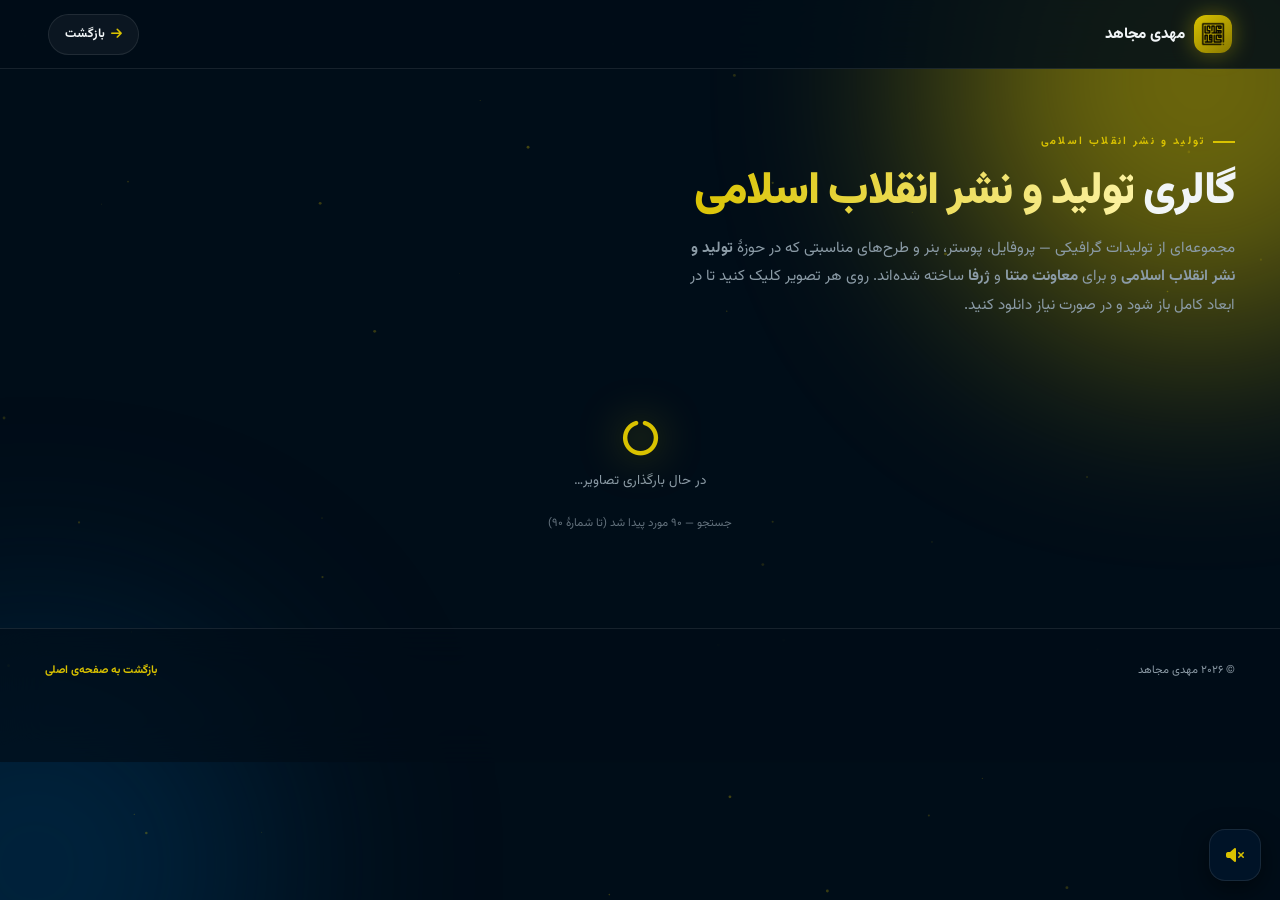
==== gallery-matna.html @ 051ea7bc "Update and rename gallery-monasebati.html to gallery-matna.html" ====
<!DOCTYPE html>
<html lang="fa" dir="rtl">
<head>
<meta charset="UTF-8">
<meta name="viewport" content="width=device-width, initial-scale=1, viewport-fit=cover">
<title>گالری تولید و نشر انقلاب اسلامی | مهدی مجاهد</title>
<meta name="description" content="گالری تولید و نشر انقلاب اسلامی — پروفایل، پوستر و طرح‌های گرافیکی ساخته‌شده برای معاونت متنا و ژرفا">

<link rel="icon" href="img/20261011_025918.ico" type="image/x-icon">
<link rel="shortcut icon" href="img/20261011_025918.ico" type="image/x-icon">
<link rel="apple-touch-icon" href="img/20261011_025918.ico">

<link rel="preconnect" href="https://fonts.googleapis.com">
<link rel="preconnect" href="https://fonts.gstatic.com" crossorigin>
<link href="https://fonts.googleapis.com/css2?family=Vazirmatn:wght@100..900&family=Space+Grotesk:wght@400;500;600;700&display=swap" rel="stylesheet">
<link rel="stylesheet" href="https://cdnjs.cloudflare.com/ajax/libs/font-awesome/6.7.2/css/all.min.css">

<style>
/* ══════ TOKENS ══════ */
*,*::before,*::after{box-sizing:border-box;margin:0;padding:0}
:root{
  --gold:#D9C200;--navy:#001830;--bg:#000d18;
  --panel:rgba(255,255,255,.045);--panel2:rgba(0,24,48,.55);
  --stroke:rgba(255,255,255,.09);--text:#f1f5f7;--muted:#8b9ba6;
  --soft:rgba(217,194,0,.13);--ease:cubic-bezier(.16,1,.3,1);
}
html{scroll-behavior:smooth;overflow-x:clip;max-width:100%;-webkit-text-size-adjust:100%}
@supports not (overflow:clip){html{overflow-x:hidden}}
body{
  font-family:"Vazirmatn",sans-serif;background:var(--bg);color:var(--text);
  min-height:100vh;line-height:1.85;overflow-x:clip;max-width:100%;
  -webkit-font-smoothing:antialiased;
  -webkit-user-select:none;-moz-user-select:none;user-select:none;
}
@supports not (overflow:clip){body{overflow-x:hidden}}
body.lock{overflow:hidden}
input,textarea,[contenteditable]{-webkit-user-select:text;user-select:text}
img,canvas,svg{max-width:100%;display:block}
img{-webkit-user-drag:none;user-drag:none}
button{font:inherit;cursor:pointer;background:none;border:0;color:inherit}
a{color:inherit;text-decoration:none}
::selection{background:var(--gold);color:#001830}
::-webkit-scrollbar{width:9px}
::-webkit-scrollbar-track{background:var(--bg)}
::-webkit-scrollbar-thumb{background:linear-gradient(var(--gold),var(--navy));border-radius:99px}

/* ══════ BACKGROUND ══════ */
.bg{position:fixed;inset:0;z-index:-2;pointer-events:none;overflow:hidden}
.au{position:absolute;border-radius:50%;filter:blur(110px);opacity:.5}
.au.a{width:min(58vw,520px);height:min(58vw,520px);background:#D9C200;top:-14vw;right:-14vw;animation:f1 22s ease-in-out infinite}
.au.b{width:min(52vw,480px);height:min(52vw,480px);background:#003a63;bottom:-16vw;left:-16vw;animation:f2 27s ease-in-out infinite}
@keyframes f1{50%{transform:translateY(8vh) scale(1.12)}}
@keyframes f2{50%{transform:translateY(-7vh) scale(1.15)}}
#stars{position:fixed;inset:0;z-index:-1;pointer-events:none;opacity:.5}

/* ══════ HEADER ══════ */
header{
  position:fixed;top:0;left:0;right:0;z-index:100;
  display:flex;align-items:center;justify-content:space-between;
  padding:.85rem clamp(1rem,4vw,3rem);
  background:rgba(0,13,24,.85);backdrop-filter:blur(20px);
  border-bottom:1px solid var(--stroke);
}
.logo{display:flex;align-items:center;gap:.55rem;font-weight:800;font-size:.95rem;min-width:0}
.logo-mark{
  width:38px;height:38px;border-radius:12px;display:grid;place-items:center;
  background:linear-gradient(140deg,var(--gold),#8a7a00);
  box-shadow:0 0 22px rgba(217,194,0,.4);overflow:hidden;flex:none;
}
.logo-mark img{width:68%;height:68%;object-fit:contain;filter:invert(1) brightness(.1)}
.back{
  padding:.5rem 1rem;border-radius:99px;background:var(--panel);
  border:1px solid var(--stroke);font-size:.78rem;font-weight:700;
  display:inline-flex;gap:.4rem;align-items:center;transition:.4s var(--ease);
}
.back i{color:var(--gold)}
.back:hover{background:var(--soft);border-color:var(--gold);color:var(--gold)}

/* ══════ LAYOUT ══════ */
main{padding-top:80px;overflow-x:clip}
section{padding:clamp(1.5rem,5vh,3rem) clamp(1rem,3.5vw,3rem);overflow-x:clip}
.wrap{max-width:1200px;margin:0 auto;width:100%}
.eyebrow{display:inline-flex;align-items:center;gap:.5rem;font-size:.68rem;font-weight:700;letter-spacing:.2em;color:var(--gold);text-transform:uppercase;margin-bottom:.7rem}
.eyebrow::before{content:"";width:22px;height:2px;background:var(--gold)}
h1{font-size:clamp(1.5rem,5vw,2.8rem);font-weight:900;letter-spacing:-.03em;line-height:1.3;margin-bottom:.8rem}
h1 em{font-style:normal;background:linear-gradient(105deg,var(--gold),#fff6b0,var(--gold));background-size:220% auto;-webkit-background-clip:text;background-clip:text;color:transparent;animation:sh 5s linear infinite}
@keyframes sh{to{background-position:220% center}}
.lead{color:var(--muted);font-size:clamp(.85rem,1.2vw,.95rem);max-width:62ch}

/* ══════ STATS ══════ */
.stats-row{display:flex;gap:.5rem;flex-wrap:wrap;margin-top:1.2rem;align-items:center}
.stat-pill{
  display:inline-flex;align-items:center;gap:.4rem;
  padding:.4rem .9rem;border-radius:99px;
  background:var(--panel);border:1px solid var(--stroke);
  font-size:.72rem;font-weight:700;color:var(--muted);
}
.stat-pill i{color:var(--gold);font-size:.7rem}
.stat-pill b{color:var(--gold);font-weight:800;font-family:"Space Grotesk",ui-monospace,monospace;direction:ltr}

.refresh-btn{
  display:inline-flex;align-items:center;gap:.4rem;
  padding:.4rem .9rem;border-radius:99px;
  background:var(--panel);border:1px solid var(--stroke);
  font-size:.72rem;font-weight:700;color:var(--muted);
  cursor:pointer;transition:.3s var(--ease);
}
.refresh-btn:hover{background:var(--soft);border-color:var(--gold);color:var(--gold)}
.refresh-btn.refreshing{pointer-events:none;opacity:.7}
.refresh-btn.refreshing i{animation:spin 1s linear infinite}
.refresh-btn i{font-size:.7rem;color:var(--gold)}

/* ══════════════════════════════════════════════════════════
   GALLERY — MASONRY با ستون‌های مستقل
   ══════════════════════════════════════════════════════════ */
.gallery-section{padding-top:.5rem}
.gallery{
  display: grid;
  grid-template-columns: repeat(2, minmax(0, 1fr));
  gap: .6rem;
  align-items: start;
  width: 100%;
}
@media (min-width:640px){
  .gallery{grid-template-columns:repeat(3, minmax(0, 1fr));gap:.8rem;}
}
@media (min-width:1024px){
  .gallery{grid-template-columns:repeat(4, minmax(0, 1fr));gap:.9rem;}
}

.gallery-col{
  display: flex;
  flex-direction: column;
  gap: .6rem;
  min-width: 0;
}
@media (min-width:640px){.gallery-col{gap:.8rem;}}
@media (min-width:1024px){.gallery-col{gap:.9rem;}}

.gallery-item{
  position:relative;
  display:block;
  width:100%;
  border-radius:14px;
  overflow:hidden;
  background:var(--panel);
  border:1px solid var(--stroke);
  cursor:zoom-in;
  aspect-ratio: var(--ratio, 4/5);
  transition:
    aspect-ratio .5s var(--ease),
    transform .45s var(--ease),
    box-shadow .45s var(--ease),
    border-color .45s var(--ease);
  will-change:transform;
  opacity:0;
  animation:tileIn .55s var(--ease) forwards;
}
@media (min-width:640px){.gallery-item{border-radius:16px;}}
@keyframes tileIn{from{opacity:0;transform:translateY(24px) scale(.94);}to{opacity:1;transform:none;}}

.gallery-item img{
  position:absolute;
  inset:0;
  width:100%;
  height:100%;
  object-fit:contain;
  opacity:0;
  z-index:1;
  transition:
    opacity .55s var(--ease),
    transform .6s var(--ease),
    filter .45s var(--ease);
  user-select:none;
  pointer-events:none;
}
.gallery-item.loaded img{opacity:1;}

.skeleton{
  position:absolute;
  inset:0;
  z-index:0;
  border-radius:inherit;
  overflow:hidden;
  display:grid;
  place-items:center;
  background:
    linear-gradient(
      100deg,
      rgba(255,255,255,.025) 15%,
      rgba(217,194,0,.08) 45%,
      rgba(255,255,255,.025) 75%
    ),
    rgba(255,255,255,.02);
  background-size:250% 100%;
  animation:shimmer 1.8s ease-in-out infinite;
  transition:opacity .45s var(--ease);
}
.skeleton::after{
  content:"\f03e";
  font-family:"Font Awesome 6 Free";
  font-weight:400;
  font-size:1.6rem;
  color:rgba(217,194,0,.22);
  animation:iconPulse 2s ease-in-out infinite;
}
.gallery-item.loaded .skeleton{opacity:0;pointer-events:none;}
@keyframes shimmer{
  0%   {background-position:200% 0;}
  100% {background-position:-100% 0;}
}
@keyframes iconPulse{
  0%,100%{opacity:.18;transform:scale(1);}
  50%    {opacity:.35;transform:scale(1.08);}
}
.gallery-item.error .skeleton::after{
  content:"\f071";
  color:rgba(229,115,115,.5);
  animation:none;
}

.gallery-item:hover,
.gallery-item:focus-visible{
  transform:translateY(-6px) scale(1.015);
  border-color:var(--gold);
  box-shadow:
    0 24px 60px rgba(0,0,0,.65),
    0 0 44px rgba(217,194,0,.3);
  z-index:2;outline:none;
}
.gallery-item:hover img,
.gallery-item:focus-visible img{
  transform:scale(1.07);
  filter:brightness(.92) saturate(1.15) contrast(1.05);
}

.code-mini{
  position:absolute;bottom:8px;left:8px;z-index:3;
  font-family:"Space Grotesk",ui-monospace,monospace;
  font-size:.62rem;font-weight:800;
  color:#001830;
  background:linear-gradient(140deg,var(--gold),#fff2a0);
  padding:.18rem .55rem;border-radius:99px;
  direction:ltr;box-shadow:0 4px 12px rgba(0,0,0,.4);
  transition:opacity .3s var(--ease),transform .3s var(--ease);
  pointer-events:none;
}
.gallery-item:hover .code-mini{opacity:0;transform:translateY(6px);}

.glass-overlay{
  position:absolute;inset:0;z-index:2;
  display:flex;align-items:center;justify-content:center;
  background:rgba(0,13,24,.35);
  backdrop-filter:blur(14px) saturate(160%);
  -webkit-backdrop-filter:blur(14px) saturate(160%);
  opacity:0;transition:opacity .4s var(--ease);
  pointer-events:none;
}
.gallery-item:hover .glass-overlay,
.gallery-item:focus-visible .glass-overlay{opacity:1;}
.code-badge{
  font-family:"Space Grotesk",ui-monospace,monospace;
  font-size:.95rem;font-weight:800;
  color:#001830;
  background:linear-gradient(140deg,var(--gold),#fff2a0);
  padding:.4rem 1rem;border-radius:99px;direction:ltr;
  transform:scale(.65);opacity:0;
  transition:transform .45s cubic-bezier(.34,1.56,.64,1),opacity .3s var(--ease);
  box-shadow:0 10px 30px rgba(217,194,0,.5);
}
.gallery-item:hover .code-badge,
.gallery-item:focus-visible .code-badge{transform:scale(1);opacity:1;}

/* ══════ LOADER / EMPTY ══════ */
.loader{
  display:none;flex-direction:column;align-items:center;gap:.9rem;
  padding:3rem 1rem;text-align:center;color:var(--muted);font-size:.84rem;
}
.loader.on{display:flex}
.loader i{
  font-size:2.2rem;color:var(--gold);
  animation:spin 1.5s linear infinite;
  filter:drop-shadow(0 0 20px rgba(217,194,0,.6));
}
@keyframes spin{to{transform:rotate(360deg)}}
.loader-text{max-width:280px}
.loader-text b{color:var(--gold);font-weight:800}
.loader-stage{
  font-size:.72rem;color:var(--muted);margin-top:.3rem;
  direction:rtl;opacity:.7;
}

.empty{
  text-align:center;padding:3.5rem 1.5rem;border-radius:20px;
  background:var(--panel);border:1px dashed rgba(217,194,0,.35);
  color:var(--muted);font-size:.88rem;
}
.empty i{
  font-size:2.5rem;color:var(--gold);display:block;
  margin-bottom:1rem;opacity:.8;
  animation:floatUp 4s ease-in-out infinite;
}
@keyframes floatUp{50%{transform:translateY(-8px)}}
.empty b{color:var(--text);display:block;margin-bottom:.4rem;font-size:.95rem}
.empty code{
  background:rgba(217,194,0,.1);
  border:1px solid rgba(217,194,0,.3);
  padding:.15rem .5rem;border-radius:6px;color:var(--gold);
  font-family:"Space Grotesk",monospace;direction:ltr;
  display:inline-block;font-size:.8rem;margin:.2rem 0;
}
.empty-hint{
  margin-top:1rem;font-size:.76rem;color:var(--muted);
  line-height:2;text-align:right;
  max-width:440px;margin-inline:auto;padding:.9rem 1rem;
  background:rgba(217,194,0,.04);
  border-radius:12px;
  border:1px solid rgba(217,194,0,.15);
}
.empty-hint b{color:var(--gold);font-size:.78rem;margin-bottom:.3rem}
.empty-hint ul{list-style:none;padding:0;margin:0;}
.empty-hint li{padding:.3rem 0;padding-right:1.3rem;position:relative;}
.empty-hint li::before{
  content:"•";position:absolute;right:.4rem;
  color:var(--gold);font-weight:900;
}

/* ══════ LIGHTBOX ══════ */
.lightbox{
  position:fixed;inset:0;z-index:1000;
  display:grid;place-items:center;
  opacity:0;visibility:hidden;
  transition:opacity .4s var(--ease),visibility .4s;
  padding:clamp(.5rem,2vw,1.5rem);
}
.lightbox.open{opacity:1;visibility:visible}
.lb-back{
  position:absolute;inset:0;
  background:rgba(0,6,12,.9);
  backdrop-filter:blur(24px) saturate(140%);
  -webkit-backdrop-filter:blur(24px) saturate(140%);
  cursor:zoom-out;
}
.lb-stage{
  position:relative;width:100%;
  max-width:min(95vw,1400px);max-height:calc(100vh - 2rem);
  display:flex;flex-direction:column;align-items:center;gap:1rem;
  transform:scale(.94);opacity:0;
  transition:transform .5s cubic-bezier(.34,1.56,.64,1),opacity .4s var(--ease);
  pointer-events:none;
}
.lightbox.open .lb-stage{transform:scale(1);opacity:1;pointer-events:auto;}
.lb-img-wrap{
  position:relative;width:100%;
  display:grid;place-items:center;
  flex:1 1 auto;min-height:0;
}
#lbImg{
  max-width:100%;max-height:calc(100vh - 8rem);
  width:auto;height:auto;object-fit:contain;
  border-radius:14px;
  box-shadow:0 40px 90px rgba(0,0,0,.8),0 0 60px rgba(217,194,0,.15);
  border:1px solid rgba(217,194,0,.25);
  background:var(--panel2);
  transition:opacity .3s var(--ease);
}
#lbImg.loading{opacity:.3}
.lb-info{
  display:flex;align-items:center;justify-content:center;
  flex-wrap:wrap;gap:.55rem;padding:.5rem 1rem;border-radius:99px;
  background:rgba(0,24,48,.72);
  border:1px solid rgba(217,194,0,.25);
  backdrop-filter:blur(20px);
  -webkit-backdrop-filter:blur(20px);
  box-shadow:0 12px 40px rgba(0,0,0,.5);
  flex-shrink:0;
}
.lb-code{
  font-family:"Space Grotesk",ui-monospace,monospace;
  font-size:.9rem;font-weight:800;color:#001830;
  background:linear-gradient(140deg,var(--gold),#fff2a0);
  padding:.35rem 1rem;border-radius:99px;direction:ltr;
  box-shadow:0 6px 18px rgba(217,194,0,.4);
}
.lb-size{
  font-family:"Space Grotesk",ui-monospace,monospace;
  font-size:.72rem;font-weight:700;color:var(--muted);direction:ltr;
  padding:.35rem .8rem;border-radius:99px;
  border:1px solid var(--stroke);
  background:rgba(255,255,255,.03);
}
.lb-dl{
  display:inline-flex;align-items:center;gap:.4rem;
  padding:.45rem 1.1rem;border-radius:99px;
  background:linear-gradient(140deg,var(--gold),#fff2a0);
  color:#001830;font-weight:800;font-size:.8rem;border:none;cursor:pointer;
  transition:.3s var(--ease);
  box-shadow:0 8px 24px rgba(217,194,0,.4);
}
.lb-dl:hover{transform:translateY(-2px);box-shadow:0 12px 32px rgba(217,194,0,.6);}
.lb-dl:active{transform:scale(.96);}
.lb-dl i{font-size:.78rem;}
.lb-dl.dl-success{background:linear-gradient(140deg,#4CAF50,#7ddba0);color:#fff;}
.lb-dl.dl-error{background:linear-gradient(140deg,#E57373,#ff9a9a);color:#fff;}
.lb-dl[disabled]{opacity:.6;cursor:wait;}

.lb-btn{
  position:absolute;width:46px;height:46px;border-radius:14px;
  display:grid;place-items:center;
  background:rgba(0,24,48,.78);
  border:1px solid var(--stroke);color:var(--gold);font-size:1rem;
  cursor:pointer;
  backdrop-filter:blur(16px);
  -webkit-backdrop-filter:blur(16px);
  transition:.3s var(--ease);z-index:5;pointer-events:auto;
}
.lb-btn:hover{background:var(--soft);border-color:var(--gold);transform:scale(1.08);}
.lb-close{top:1rem;left:1rem;font-size:1.1rem;}
.lb-close:hover{transform:rotate(90deg) scale(1.08);}
.lb-prev{top:50%;right:1rem;transform:translateY(-50%);}
.lb-next{top:50%;left:1rem;transform:translateY(-50%);}
.lb-prev:hover{transform:translateY(-50%) translateX(-4px) scale(1.05);}
.lb-next:hover{transform:translateY(-50%) translateX(4px) scale(1.05);}
.lb-prev[disabled],.lb-next[disabled]{opacity:.3;cursor:not-allowed;pointer-events:none;}

@media (max-width:640px){
  .lb-btn{width:40px;height:40px;border-radius:11px;font-size:.85rem;}
  .lb-close{top:.6rem;left:.6rem;}
  .lb-prev{right:.4rem;}
  .lb-next{left:.4rem;}
  .lb-info{gap:.35rem;padding:.4rem .6rem;}
  .lb-code,.lb-size{font-size:.65rem;padding:.28rem .55rem;}
  .lb-dl{font-size:.72rem;padding:.4rem .85rem;}
}

/* ══════ TOAST ══════ */
.toast{
  position:fixed;bottom:2rem;left:50%;
  transform:translateX(-50%) translateY(40px);
  padding:.65rem 1.2rem;border-radius:99px;
  background:rgba(0,24,48,.95);
  border:1px solid var(--gold);color:var(--gold);
  font-size:.78rem;font-weight:700;
  backdrop-filter:blur(16px);
  -webkit-backdrop-filter:blur(16px);
  z-index:2000;opacity:0;pointer-events:none;
  transition:.5s;max-width:90vw;text-align:center;
  box-shadow:0 10px 30px rgba(0,0,0,.6);
}
.toast.show{opacity:1;transform:translateX(-50%) translateY(0);}

/* ══════ BACK TO TOP + MUSIC ══════ */
.to-top{
  position:fixed;
  bottom:max(1.2rem,env(safe-area-inset-bottom));
  left:max(1.2rem,env(safe-area-inset-left));
  z-index:94;width:52px;height:52px;border-radius:16px;
  display:grid;place-items:center;
  background:var(--panel2);border:1px solid var(--stroke);
  backdrop-filter:blur(18px) saturate(180%);
  -webkit-backdrop-filter:blur(18px) saturate(180%);
  color:var(--gold);cursor:pointer;font-size:1.05rem;
  transition:.4s var(--ease);
  box-shadow:0 8px 26px rgba(0,0,0,.5);
  opacity:0;transform:translateY(20px) scale(.9);pointer-events:none;
}
.to-top.show{opacity:1;transform:none;pointer-events:auto;}
.to-top:hover{background:var(--soft);border-color:var(--gold);transform:translateY(-3px);box-shadow:0 0 24px rgba(217,194,0,.4);}
.mbtn{
  position:fixed;bottom:max(1.2rem,env(safe-area-inset-bottom));
  right:max(1.2rem,env(safe-area-inset-right));
  z-index:94;width:52px;height:52px;border-radius:16px;
  display:grid;place-items:center;
  background:rgba(0,24,48,.65);border:1px solid var(--stroke);
  backdrop-filter:blur(18px);color:var(--gold);cursor:pointer;
  transition:.3s;box-shadow:0 8px 26px rgba(0,0,0,.5);
}
.mbtn:hover{background:var(--soft);border-color:var(--gold);transform:translateY(-3px);}
.mbtn i{font-size:1rem;}
.mbtn.playing i{animation:mp 2s ease-in-out infinite;}
@keyframes mp{50%{transform:scale(1.18)}}
@media (max-width:640px){.to-top,.mbtn{width:46px;height:46px;border-radius:14px;font-size:.95rem;}}

/* ══════ FOOTER ══════ */
footer{
  padding:2rem clamp(1rem,3.5vw,3rem) 1.3rem;
  border-top:1px solid var(--stroke);
  background:rgba(0,13,24,.65);
  backdrop-filter:blur(20px);
  font-size:.7rem;color:var(--muted);
  padding-bottom:calc(1.3rem + 60px);
}
footer .wrap{display:flex;justify-content:space-between;flex-wrap:wrap;gap:.8rem;}
footer a{color:var(--gold);font-weight:700;}

/* ══════ RESPONSIVE ══════ */
@media (max-width:640px){
  header{padding:.65rem .9rem;}
  .logo{font-size:.88rem;}
  .logo-mark{width:34px;height:34px;}
  .back{padding:.45rem .85rem;font-size:.72rem;}
  main{padding-top:70px;}
  section{padding:1.4rem 1rem;}
  h1{font-size:clamp(1.35rem,6vw,2rem);}
  .lead{font-size:.82rem;}
  .code-mini{font-size:.56rem;padding:.14rem .45rem;bottom:6px;left:6px;}
  .code-badge{font-size:.82rem;padding:.32rem .8rem;}
  .skeleton::after{font-size:1.2rem;}
  .refresh-btn span{display:none;}
  footer .wrap{flex-direction:column;align-items:flex-start;}
}
</style>
</head>
<body>

<div class="bg"><div class="au a"></div><div class="au b"></div></div>
<canvas id="stars"></canvas>

<audio id="bgMusic" loop preload="auto" playsinline>
  <source src="audio/f4b6ed86-c45b-4c96-aa29-50a0ae687ab1.mp3" type="audio/mpeg">
</audio>

<header>
  <a href="index.html" class="logo">
    <span class="logo-mark"><img src="img/20261011_025918.ico" alt="مهدی مجاهد"></span>
    <span>مهدی مجاهد</span>
  </a>
  <a href="index.html" class="back"><i class="fa-solid fa-arrow-right"></i> بازگشت</a>
</header>

<main>
  <section>
    <div class="wrap">
      <span class="eyebrow">تولید و نشر انقلاب اسلامی</span>
      <h1>گالری <em>تولید و نشر انقلاب اسلامی</em></h1>
      <p class="lead">
        مجموعه‌ای از تولیدات گرافیکی — پروفایل، پوستر، بنر و طرح‌های مناسبتی که
        در حوزهٔ <strong>تولید و نشر انقلاب اسلامی</strong> و برای
        <strong>معاونت متنا</strong> و <strong>ژرفا</strong> ساخته شده‌اند.
        روی هر تصویر کلیک کنید تا در ابعاد کامل باز شود و در صورت نیاز دانلود کنید.
      </p>
      <div class="stats-row" id="statsRow" style="display:none">
        <span class="stat-pill"><i class="fa-solid fa-images"></i> <b id="statCount">۰</b> اثر</span>
        <button class="refresh-btn" id="refreshBtn" type="button" title="به‌روزرسانی فهرست تصاویر">
          <i class="fa-solid fa-rotate"></i>
          <span>به‌روزرسانی</span>
        </button>
      </div>
    </div>
  </section>

  <section class="gallery-section" id="loaderSection">
    <div class="wrap">
      <div class="loader on" id="loader">
        <i class="fa-solid fa-circle-notch"></i>
        <div class="loader-text">در حال بارگذاری تصاویر…</div>
        <div class="loader-stage" id="loaderStage">آماده‌سازی…</div>
      </div>
    </div>
  </section>

  <section class="gallery-section" id="gallerySection" style="display:none">
    <div class="wrap"><div class="gallery" id="gallery"></div></div>
  </section>

  <section class="gallery-section" id="emptySection" style="display:none">
    <div class="wrap">
      <div class="empty">
        <i class="fa-solid fa-images"></i>
        <b>هیچ تصویری یافت نشد</b>
        <div class="empty-hint">
          <b>راهنمایی برای رفع مشکل:</b>
          <ul>
            <li>پوشهٔ <code>img/monasebati/</code> وجود دارد؟</li>
            <li>فایل‌ها با پسوند <code>png/jpg/jpeg/webp</code> هستند؟</li>
            <li><b>Ad blocker</b> (uBlock, Brave Shields) را برای این سایت غیرفعال کن</li>
            <li>یک بار <b>Ctrl+Shift+R</b> بزن (hard refresh)</li>
            <li>اگر باز هم نشد، یک بار <code>list.json</code> بساز</li>
          </ul>
        </div>
      </div>
    </div>
  </section>
</main>

<div class="lightbox" id="lightbox" role="dialog" aria-modal="true" aria-label="نمایش تصویر">
  <div class="lb-back" id="lbBack"></div>
  <button class="lb-btn lb-close" id="lbClose" aria-label="بستن">✕</button>
  <button class="lb-btn lb-prev" id="lbPrev" aria-label="قبلی">‹</button>
  <button class="lb-btn lb-next" id="lbNext" aria-label="بعدی">›</button>
  <div class="lb-stage" id="lbStage">
    <div class="lb-img-wrap"><img id="lbImg" alt=""></div>
    <div class="lb-info">
      <div class="lb-code" id="lbCode">#۱</div>
      <div class="lb-size" id="lbSize">—</div>
      <button class="lb-dl" id="lbDownload">
        <i class="fa-solid fa-download"></i>
        <span>دانلود</span>
      </button>
    </div>
  </div>
</div>

<div class="toast" id="toast"></div>

<button class="to-top" id="toTop" aria-label="بازگشت به بالا">
  <i class="fa-solid fa-arrow-up"></i>
</button>
<button class="mbtn" id="musicBtn" aria-label="پخش موسیقی">
  <i class="fa-solid fa-volume-xmark" id="musicIcon"></i>
</button>

<footer>
  <div class="wrap">
    <span>© <span id="year"></span> مهدی مجاهد</span>
    <a href="index.html">بازگشت به صفحه‌ی اصلی</a>
  </div>
</footer>

<script>
/* ══════ HELPERS ══════ */
const $ = (s, ctx = document) => ctx.querySelector(s);
const $$ = (s, ctx = document) => Array.from(ctx.querySelectorAll(s));
const toFa = n => String(n).replace(/\d/g, d => '۰۱۲۳۴۵۶۷۸۹'[d]);

let toastT = null;
function showToast(msg){
  const t = $('#toast');
  t.textContent = msg;
  t.classList.add('show');
  clearTimeout(toastT);
  toastT = setTimeout(() => t.classList.remove('show'), 2200);
}

let stageEl = null;
function setStage(text){
  if (!stageEl) stageEl = $('#loaderStage');
  if (stageEl) stageEl.textContent = text;
}

/* ══════════════════════════════════════════════════════════
   CONFIG — تنظیمات اصلی
   ══════════════════════════════════════════════════════════ */
const CONFIG = {
  folder: 'img/monasebati/',
  manifestFile: 'img/monasebati/list.json',
  githubRepo: null,

  /* ── تنظیمات جستجوی مستقیم ── */
  extensions: ['png', 'jpg', 'jpeg', 'webp'],
  maxProbeNumber: 1000,      /* ← افزایش از ۱۰۰ به ۱۰۰۰ (رفع باگ «فقط ۱۰۰ تصویر») */
  stopAfterMisses: 50,       /* ← تحمل ۵۰ شکست پشت‌سرهم (رفع توقف زودهنگام) */
  probeConcurrency: 60,      /* ← افزایش موازی‌سازی */
  probeTimeout: 3000,        /* ← تایم‌اوت ۳ ثانیه برای هر تصویر */

  /* ── کش ── */
  cacheKey: 'gallery_monasebati_v2',
  cacheTTL: 6 * 60 * 60 * 1000, /* ۶ ساعت */

  downloadPrefix: ''
};

/* ══════════════════════════════════════════════════════════
   FETCH WITH TIMEOUT
   ══════════════════════════════════════════════════════════ */
async function fetchWithTimeout(url, ms, opts = {}){
  const controller = new AbortController();
  const timeoutId = setTimeout(() => controller.abort(), ms);
  try {
    const res = await fetch(url, { ...opts, signal: controller.signal });
    clearTimeout(timeoutId);
    return res;
  } catch(e){
    clearTimeout(timeoutId);
    throw e;
  }
}

/* ══════ DETECT REPO ══════ */
function detectGitHubRepo(){
  const host = location.hostname;
  const path = location.pathname;
  const m = host.match(/^([^.]+)\.github\.io$/);
  if (!m) return null;
  const owner = m[1];
  const segs = path.split('/').filter(Boolean);
  if (segs.length > 0 && !segs[0].includes('.')) return { owner, repo: segs[0] };
  return { owner, repo: owner + '.github.io' };
}

/* ══════════════════════════════════════════════════════════
   CACHE (localStorage)
   ══════════════════════════════════════════════════════════ */
function saveCache(images){
  try {
    localStorage.setItem(CONFIG.cacheKey, JSON.stringify({
      ts: Date.now(),
      images: images
    }));
  } catch(e){ console.warn('[Cache] save failed:', e.message); }
}

function loadCache(){
  try {
    const raw = localStorage.getItem(CONFIG.cacheKey);
    if (!raw) return null;
    const data = JSON.parse(raw);
    if (!data || !data.ts || !Array.isArray(data.images)) return null;
    if (Date.now() - data.ts > CONFIG.cacheTTL) return null;
    console.log('[Gallery] ✓ Cache hit (' + data.images.length + ' images, age: ' + Math.round((Date.now()-data.ts)/60000) + 'min)');
    return data.images;
  } catch(e){ return null; }
}

function clearCache(){
  try { localStorage.removeItem(CONFIG.cacheKey); } catch(e){}
}

/* ══════ SOURCE 1: MANIFEST ══════ */
async function fetchManifest(){
  try {
    const res = await fetchWithTimeout(CONFIG.manifestFile + '?v=' + Date.now(), 3000, { cache: 'no-store' });
    if (!res.ok) return null;
    const data = await res.json();
    if (!Array.isArray(data) || !data.length) return null;
    return data.map((item, i) => {
      const name = typeof item === 'string' ? item : (item && (item.name || item.file));
      if (!name) return null;
      const numM = name.match(/(\d+)/);
      return {
        num: numM ? parseInt(numM[1]) : (i + 1),
        name: name,
        src: CONFIG.folder + name,
        time: (item && item.time) || null
      };
    }).filter(Boolean);
  } catch(e){ return null; }
}

/* ══════ SOURCE 2: GITHUB API ══════ */
async function fetchGitHubAPI(){
  const repo = CONFIG.githubRepo
    ? { owner: CONFIG.githubRepo.split('/')[0], repo: CONFIG.githubRepo.split('/')[1] }
    : detectGitHubRepo();
  if (!repo) return null;
  try {
    const url = `https://api.github.com/repos/${repo.owner}/${repo.repo}/contents/${CONFIG.folder.replace(/\/+$/, '')}?t=${Date.now()}`;
    const res = await fetchWithTimeout(url, 4000, {
      headers: { 'Accept': 'application/vnd.github+json' },
      cache: 'no-store'
    });
    console.log('[Gallery] GitHub API status:', res.status);
    if (!res.ok) return null;
    const files = await res.json();
    if (!Array.isArray(files)) return null;
    const images = files
      .filter(f => f.type === 'file' && /\.(png|jpe?g|webp|gif|avif)$/i.test(f.name))
      .map((f, i) => {
        const numM = f.name.match(/(\d+)/);
        return {
          num: numM ? parseInt(numM[1]) : (i + 1),
          name: f.name,
          src: CONFIG.folder + f.name,
          time: null
        };
      });
    console.log('[Gallery] GitHub API found:', images.length);
    return images.length > 0 ? images : null;
  } catch(e){
    console.log('[Gallery] GitHub API failed:', e.message);
    return null;
  }
}

/* ══════ SOURCE 3: JSDELIVR ══════ */
async function fetchJsDelivr(){
  const repo = CONFIG.githubRepo
    ? { owner: CONFIG.githubRepo.split('/')[0], repo: CONFIG.githubRepo.split('/')[1] }
    : detectGitHubRepo();
  if (!repo) return null;
  for (const branch of ['main', 'master']){
    try {
      const url = `https://data.jsdelivr.com/v1/packages/gh/${repo.owner}/${repo.repo}@${branch}?structure=flat`;
      const res = await fetchWithTimeout(url, 3500);
      console.log('[Gallery] jsDelivr (' + branch + ') status:', res.status);
      if (!res.ok) continue;
      const data = await res.json();
      if (!data.files || !Array.isArray(data.files)) continue;
      const prefix = '/' + CONFIG.folder.replace(/^\/+|\/+$/g, '') + '/';
      const images = data.files
        .filter(f => f.name.startsWith(prefix) && /\.(png|jpe?g|webp|gif|avif)$/i.test(f.name))
        .map((f, i) => {
          const name = f.name.substring(prefix.length);
          const numM = name.match(/(\d+)/);
          return {
            num: numM ? parseInt(numM[1]) : (i + 1),
            name: name,
            src: CONFIG.folder + name,
            time: f.time || null
          };
        });
      console.log('[Gallery] jsDelivr found:', images.length);
      if (images.length > 0) return images;
    } catch(e){
      console.log('[Gallery] jsDelivr (' + branch + ') failed:', e.message);
    }
  }
  return null;
}

/* ══════════════════════════════════════════════════════════
   SOURCE 4: PROBING (بهینه‌شده)
   ══════════════════════════════════════════════════════════ */
function probeImage(num, primaryExt){
  return new Promise(resolve => {
    let resolved = false;
    const timer = setTimeout(() => {
      if (!resolved){ resolved = true; resolve(null); }
    }, CONFIG.probeTimeout);

    const done = (result) => {
      if (resolved) return;
      resolved = true;
      clearTimeout(timer);
      resolve(result);
    };

    /* اگر primaryExt داده شده، اول همان را امتحان کن */
    const exts = primaryExt
      ? [primaryExt, ...CONFIG.extensions.filter(e => e !== primaryExt)]
      : CONFIG.extensions;

    let i = 0;
    function tryNext(){
      if (resolved) return;
      if (i >= exts.length){ done(null); return; }
      const ext = exts[i++];
      const src = CONFIG.folder + num + '.' + ext;
      const img = new Image();
      img.onload = () => done({
        num, name: num + '.' + ext, src,
        w: img.naturalWidth, h: img.naturalHeight, time: null
      });
      img.onerror = tryNext;
      img.src = src;
    }
    tryNext();
  });
}

async function probeAll(){
  const found = [];

  /* ── فاز ۱: تشخیص پسوند غالب با ۳۰ تصویر اول ── */
  setStage('جستجو: تشخیص پسوند غالب…');
  const phase1 = [];
  for (let n = 1; n <= 30; n++) phase1.push(probeImage(n));
  const phase1Results = await Promise.all(phase1);
  const found1 = phase1Results.filter(Boolean);
  found1.forEach(r => found.push(r));

  if (found1.length === 0){
    console.log('[Gallery] Nothing in 1-30, stopping');
    setStage('هیچ تصویری پیدا نشد');
    return [];
  }

  /* تشخیص پسوند غالب */
  const extCounts = {};
  found1.forEach(img => {
    const ext = img.name.split('.').pop().toLowerCase();
    extCounts[ext] = (extCounts[ext] || 0) + 1;
  });
  const dominantExt = Object.keys(extCounts).sort((a,b) => extCounts[b] - extCounts[a])[0];
  console.log('[Gallery] Dominant extension:', dominantExt, extCounts);

  /* ── فاز ۲: جستجوی بقیه با پسوند غالب ── */
  let missStreak = 0;
  const step = CONFIG.probeConcurrency;

  for (let n = 31; n <= CONFIG.maxProbeNumber; n += step){
    const batch = [];
    for (let k = 0; k < step && n + k <= CONFIG.maxProbeNumber; k++){
      batch.push(probeImage(n + k, dominantExt));
    }
    const results = await Promise.all(batch);
    results.forEach(r => {
      if (r){ found.push(r); missStreak = 0; }
      else missStreak++;
    });

    setStage(`جستجو — ${toFa(found.length)} مورد پیدا شد (تا شمارهٔ ${toFa(Math.min(n + step - 1, CONFIG.maxProbeNumber))})`);

    if (missStreak >= CONFIG.stopAfterMisses) {
      console.log('[Gallery] Stopped at num ' + (n + step - 1) + ' (missStreak: ' + missStreak + ')');
      break;
    }
  }

  console.log('[Gallery] Probing done:', found.length, 'images');
  return found;
}

/* ══════════════════════════════════════════════════════════
   MAIN LOADER — زنجیره
   ══════════════════════════════════════════════════════════ */
async function loadGallery(forceRefresh = false){
  /* 1. Manifest */
  setStage('تلاش ۱ از ۵: manifest محلی…');
  const manifest = await fetchManifest();
  if (manifest){ console.log('[Gallery] ✓ manifest'); return manifest; }

  /* 2. Cache (اگر معتبر) */
  if (!forceRefresh){
    const cached = loadCache();
    if (cached){
      setStage('بارگذاری از حافظه…');
      return cached;
    }
  }

  /* 3. GitHub API */
  setStage('تلاش ۲ از ۵: GitHub API…');
  const api = await fetchGitHubAPI();
  if (api){ saveCache(api); return api; }

  /* 4. jsDelivr */
  setStage('تلاش ۳ از ۵: jsDelivr CDN…');
  const jsd = await fetchJsDelivr();
  if (jsd){ saveCache(jsd); return jsd; }

  /* 5. Probe */
  setStage('تلاش ۴ از ۵: جستجوی مستقیم (اولین بار کمی طول می‌کشد)…');
  const probed = await probeAll();
  if (probed.length > 0) saveCache(probed);
  return probed;
}

/* ══════════════════════════════════════════════════════════
   RENDER
   ══════════════════════════════════════════════════════════ */
let GALLERY_IMAGES = [];
let currentColCount = 0;

function sortImages(images){
  return images.slice().sort((a, b) => {
    if (a.time && b.time){
      const ta = new Date(a.time).getTime();
      const tb = new Date(b.time).getTime();
      if (ta !== tb) return tb - ta;
    }
    return b.num - a.num;
  });
}

function getColumnCount(){
  const w = window.innerWidth;
  if (w >= 1024) return 4;
  if (w >= 640) return 3;
  return 2;
}

function buildCard(img, idx){
  const card = document.createElement('div');
  card.className = 'gallery-item';
  card.dataset.idx = idx;
  card.dataset.code = img.num;
  card.tabIndex = 0;
  card.setAttribute('role', 'button');
  card.setAttribute('aria-label', 'اثر شمارهٔ ' + img.num);
  const ratio = (img.w && img.h) ? (img.w + ' / ' + img.h) : '4 / 5';
  card.style.setProperty('--ratio', ratio);
  card.style.animationDelay = Math.min(idx * 0.02, 0.6) + 's';

  const loadAttr = idx < 6 ? 'eager' : 'lazy';
  card.innerHTML = `
    <div class="skeleton" aria-hidden="true"></div>
    <img src="${img.src}" alt="اثر شمارهٔ ${img.num}" loading="${loadAttr}" decoding="async">
    <span class="code-mini">#${toFa(img.num)}</span>
    <div class="glass-overlay" aria-hidden="true">
      <div class="code-badge">#${toFa(img.num)}</div>
    </div>
  `;

  const imgEl = card.querySelector('img');

  function onLoad(){
    if ((!img.w || !img.h) && imgEl.naturalWidth && imgEl.naturalHeight){
      img.w = imgEl.naturalWidth;
      img.h = imgEl.naturalHeight;
      card.style.setProperty('--ratio', img.w + ' / ' + img.h);
    }
    card.classList.add('loaded');
  }

  if (imgEl.complete && imgEl.naturalWidth > 0){
    onLoad();
  } else {
    imgEl.addEventListener('load', onLoad, { once: true });
    imgEl.addEventListener('error', () => card.classList.add('error'), { once: true });
  }

  card.addEventListener('click', () => openLightbox(idx));
  card.addEventListener('keydown', e => {
    if (e.key === 'Enter' || e.key === ' '){ e.preventDefault(); openLightbox(idx); }
  });

  return card;
}

function renderGallery(){
  const gallery = $('#gallery');
  const section = $('#gallerySection');
  const emptySec = $('#emptySection');
  const statsRow = $('#statsRow');

  if (!GALLERY_IMAGES.length){
    emptySec.style.display = 'block';
    section.style.display = 'none';
    statsRow.style.display = 'none';
    return;
  }

  const cols = getColumnCount();
  currentColCount = cols;

  gallery.innerHTML = '';
  const colEls = [];
  for (let c = 0; c < cols; c++){
    const col = document.createElement('div');
    col.className = 'gallery-col';
    gallery.appendChild(col);
    colEls.push(col);
  }

  GALLERY_IMAGES.forEach((img, i) => {
    const colIdx = i % cols;
    const card = buildCard(img, i);
    colEls[colIdx].appendChild(card);
  });

  statsRow.style.display = 'flex';
  $('#statCount').textContent = toFa(GALLERY_IMAGES.length);

  section.style.display = 'block';
  emptySec.style.display = 'none';
}

/* رندر مجدد هنگام resize */
let resizeTimer = null;
window.addEventListener('resize', () => {
  if (!GALLERY_IMAGES.length) return;
  clearTimeout(resizeTimer);
  resizeTimer = setTimeout(() => {
    if (getColumnCount() !== currentColCount) renderGallery();
  }, 250);
});

/* ══════ REFRESH ══════ */
$('#refreshBtn').addEventListener('click', async () => {
  const btn = $('#refreshBtn');
  if (btn.classList.contains('refreshing')) return;
  btn.classList.add('refreshing');
  clearCache();
  $('#gallerySection').style.display = 'none';
  $('#loaderSection').style.display = 'block';
  $('#loader').classList.add('on');
  try {
    const found = await loadGallery(true);
    $('#loaderSection').style.display = 'none';
    GALLERY_IMAGES = sortImages(found);
    renderGallery();
    showToast(`✓ ${toFa(found.length)} اثر به‌روز شد`);
  } catch(e){
    showToast('خطا در به‌روزرسانی');
    $('#loaderSection').style.display = 'none';
    $('#emptySection').style.display = 'block';
  } finally {
    btn.classList.remove('refreshing');
  }
});

/* ══════ LIGHTBOX ══════ */
let lbIndex = -1;

function openLightbox(idx){
  if (idx < 0 || idx >= GALLERY_IMAGES.length) return;
  lbIndex = idx;
  updateLightbox();
  $('#lightbox').classList.add('open');
  document.body.classList.add('lock');
}

function updateLightbox(){
  const img = GALLERY_IMAGES[lbIndex];
  if (!img) return;
  const imgEl = $('#lbImg');
  imgEl.classList.add('loading');
  imgEl.src = img.src;
  imgEl.alt = 'اثر شمارهٔ ' + img.num;
  imgEl.onload = () => {
    imgEl.classList.remove('loading');
    $('#lbSize').textContent = imgEl.naturalWidth + ' × ' + imgEl.naturalHeight;
  };
  $('#lbCode').textContent = '#' + toFa(img.num);
  const dl = $('#lbDownload');
  dl.classList.remove('dl-success', 'dl-error');
  dl.querySelector('span').textContent = 'دانلود';
  dl.disabled = false;
  $('#lbPrev').disabled = lbIndex >= GALLERY_IMAGES.length - 1;
  $('#lbNext').disabled = lbIndex <= 0;
}

function closeLightbox(){
  $('#lightbox').classList.remove('open');
  document.body.classList.remove('lock');
  lbIndex = -1;
  setTimeout(() => { $('#lbImg').src = ''; }, 400);
}

function lbPrev(){ if (lbIndex < GALLERY_IMAGES.length - 1){ lbIndex++; updateLightbox(); } }
function lbNext(){ if (lbIndex > 0){ lbIndex--; updateLightbox(); } }

/* ══════ DOWNLOAD ══════ */
async function downloadCurrentImage(){
  const img = GALLERY_IMAGES[lbIndex];
  if (!img) return;
  const dl = $('#lbDownload');
  const span = dl.querySelector('span');
  dl.disabled = true;
  span.textContent = 'در حال دانلود…';
  const filename = (CONFIG.downloadPrefix || '') + img.name;
  try {
    const res = await fetch(img.src, { cache: 'force-cache' });
    if (!res.ok) throw new Error('fetch failed');
    const blob = await res.blob();
    const url = URL.createObjectURL(blob);
    const a = document.createElement('a');
    a.href = url; a.download = filename;
    document.body.appendChild(a);
    a.click();
    a.remove();
    setTimeout(() => URL.revokeObjectURL(url), 1500);
    dl.classList.add('dl-success');
    span.textContent = '✓ دانلود شد';
    showToast('دانلود شروع شد ✦ ' + filename);
    setTimeout(() => {
      dl.classList.remove('dl-success');
      span.textContent = 'دانلود';
      dl.disabled = false;
    }, 2500);
  } catch (e){
    try {
      const a = document.createElement('a');
      a.href = img.src; a.download = filename; a.rel = 'noopener';
      document.body.appendChild(a);
      a.click();
      a.remove();
      dl.classList.add('dl-success');
      span.textContent = '✓ دانلود شد';
      showToast('دانلود شروع شد ✦');
      setTimeout(() => {
        dl.classList.remove('dl-success');
        span.textContent = 'دانلود';
        dl.disabled = false;
      }, 2500);
    } catch (err){
      dl.classList.add('dl-error');
      span.textContent = '✗ خطا';
      showToast('خطا در دانلود — دوباره امتحان کن');
      setTimeout(() => {
        dl.classList.remove('dl-error');
        span.textContent = 'دانلود';
        dl.disabled = false;
      }, 2500);
    }
  }
}

/* ══════ EVENTS ══════ */
$('#lbBack').addEventListener('click', closeLightbox);
$('#lbClose').addEventListener('click', closeLightbox);
$('#lbPrev').addEventListener('click', lbPrev);
$('#lbNext').addEventListener('click', lbNext);
$('#lbDownload').addEventListener('click', downloadCurrentImage);

document.addEventListener('keydown', e => {
  if (!$('#lightbox').classList.contains('open')) return;
  if (e.key === 'Escape') closeLightbox();
  if (e.key === 'ArrowRight') lbPrev();
  if (e.key === 'ArrowLeft') lbNext();
  if ((e.key === 'd' || e.key === 'D') && (e.ctrlKey || e.metaKey)){
    e.preventDefault();
    downloadCurrentImage();
  }
});

/* سوایپ لمسی */
(function(){
  let sx = 0, sy = 0;
  const lb = $('#lightbox');
  lb.addEventListener('touchstart', e => {
    if (!e.touches[0]) return;
    sx = e.touches[0].clientX;
    sy = e.touches[0].clientY;
  }, { passive: true });
  lb.addEventListener('touchmove', e => {
    if (!e.touches[0]) return;
    const dx = e.touches[0].clientX - sx;
    const dy = e.touches[0].clientY - sy;
    if (Math.abs(dx) > 50 && Math.abs(dx) > Math.abs(dy)){
      if (dx > 0) lbPrev(); else lbNext();
      sx = e.touches[0].clientX;
    }
  }, { passive: true });
})();

/* ══════ BACK TO TOP ══════ */
(function(){
  const btn = $('#toTop');
  let ticking = false;
  function onScroll(){
    btn.classList.toggle('show', window.scrollY > 400);
    ticking = false;
  }
  window.addEventListener('scroll', () => {
    if (!ticking){ requestAnimationFrame(onScroll); ticking = true; }
  }, { passive: true });
  onScroll();
  btn.addEventListener('click', () => window.scrollTo({ top: 0, behavior: 'smooth' }));
})();

/* ══════ MUSIC ══════ */
(function music(){
  const audio = $('#bgMusic');
  const btn = $('#musicBtn');
  const icon = $('#musicIcon');
  if (!audio || !btn || !icon) return;
  const VOL = 0.15, FADE = 2000, KEY = 'portfolio_music_on';
  let started = false, wantOn = true, raf = null;
  try {
    const s = localStorage.getItem(KEY);
    if (s === 'off') wantOn = false;
  } catch(e){}
  function updateUI(){
    const playing = !audio.paused && !audio.ended && started;
    btn.classList.toggle('playing', playing);
    icon.className = playing ? 'fa-solid fa-volume-high' : 'fa-solid fa-volume-xmark';
  }
  updateUI();
  function fadeTo(target, dur, done){
    if (raf) cancelAnimationFrame(raf);
    const start = audio.volume, t0 = performance.now();
    function step(now){
      const p = Math.min((now - t0) / dur, 1);
      const e = p < 0.5 ? 2*p*p : 1 - Math.pow(-2*p + 2, 2) / 2;
      audio.volume = Math.max(0, Math.min(1, start + (target - start) * e));
      if (p < 1) raf = requestAnimationFrame(step);
      else { raf = null; if (typeof done === 'function') done(); }
    }
    raf = requestAnimationFrame(step);
  }
  function start(){
    if (started) return;
    const p = audio.play();
    if (p && typeof p.then === 'function'){
      p.then(() => { started = true; audio.volume = 0; fadeTo(VOL, FADE); updateUI(); removeL(); })
       .catch(() => updateUI());
    } else {
      audio.volume = VOL; started = true; updateUI(); removeL();
    }
  }
  function stop(fade){
    if (!fade){ audio.pause(); audio.volume = 0; updateUI(); return; }
    fadeTo(0, 700, () => { audio.pause(); updateUI(); });
  }
  btn.addEventListener('click', e => {
    e.stopPropagation();
    if (!started){ wantOn = true; try { localStorage.setItem(KEY, 'on'); } catch(err){} start(); return; }
    if (audio.paused){
      wantOn = true; try { localStorage.setItem(KEY, 'on'); } catch(err){}
      audio.play().then(() => { fadeTo(VOL, 900); updateUI(); }).catch(() => {});
    } else {
      wantOn = false; try { localStorage.setItem(KEY, 'off'); } catch(err){}
      stop(true);
    }
  });
  const events = ['click', 'scroll', 'touchstart', 'keydown', 'pointerdown'];
  function onFirst(){ if (started || !wantOn) return; start(); }
  function addL(){ events.forEach(e => window.addEventListener(e, onFirst, { passive: true })); }
  function removeL(){ events.forEach(e => window.removeEventListener(e, onFirst)); }
  if (wantOn) addL();
  let wasPlaying = false;
  document.addEventListener('visibilitychange', () => {
    if (document.hidden){
      wasPlaying = !audio.paused && started;
      if (wasPlaying){ audio.pause(); updateUI(); }
    } else if (wasPlaying && wantOn && started){
      audio.play().then(() => { fadeTo(VOL, 700); updateUI(); }).catch(() => {});
    }
  });
  audio.addEventListener('error', () => { btn.style.opacity = '.4'; btn.style.cursor = 'not-allowed'; });
})();

/* ══════ STARFIELD ══════ */
(function starfield(){
  const canvas = $('#stars');
  if (!canvas) return;
  const ctx = canvas.getContext('2d');
  let w, h, dpr, list = [], rafId = null, isVisible = true;
  function resize(){
    dpr = Math.min(window.devicePixelRatio || 1, 2);
    w = canvas.width = innerWidth * dpr;
    h = canvas.height = innerHeight * dpr;
    canvas.style.width = innerWidth + 'px';
    canvas.style.height = innerHeight + 'px';
    const n = Math.min(50, Math.floor(innerWidth / 25));
    list = new Array(n);
    for (let i = 0; i < n; i++){
      list[i] = {
        x: Math.random() * w, y: Math.random() * h,
        r: (Math.random() * 1.2 + 0.3) * dpr,
        vx: (Math.random() - 0.5) * 0.15 * dpr,
        vy: (Math.random() - 0.5) * 0.15 * dpr,
        a: Math.random() * 0.5 + 0.2
      };
    }
  }
  function draw(){
    if (!isVisible){ rafId = null; return; }
    ctx.clearRect(0, 0, w, h);
    for (let i = 0; i < list.length; i++){
      const s = list[i];
      s.x += s.vx; s.y += s.vy;
      if (s.x < 0) s.x = w; else if (s.x > w) s.x = 0;
      if (s.y < 0) s.y = h; else if (s.y > h) s.y = 0;
      ctx.globalAlpha = s.a;
      ctx.beginPath();
      ctx.arc(s.x, s.y, s.r, 0, Math.PI * 2);
      ctx.fillStyle = '#D9C200'; ctx.fill();
    }
    ctx.globalAlpha = 1;
    rafId = requestAnimationFrame(draw);
  }
  resize();
  window.addEventListener('resize', resize);
  document.addEventListener('visibilitychange', () => {
    isVisible = !document.hidden;
    if (isVisible && rafId === null) draw();
  });
  draw();
})();

/* ══════ PROTECTION + YEAR ══════ */
document.addEventListener('contextmenu', e => {
  if (e.target.closest('input, textarea, [contenteditable]')) return;
  e.preventDefault();
});
document.addEventListener('dragstart', e => e.preventDefault());

(function year(){
  const el = document.getElementById('year');
  if (el) el.textContent = toFa(new Date().getFullYear());
})();

/* ══════ BOOT ══════ */
(async function boot(){
  try {
    const found = await loadGallery(false);
    $('#loaderSection').style.display = 'none';
    GALLERY_IMAGES = sortImages(found);
    renderGallery();
  } catch(e){
    console.error('[Gallery] Total failure:', e);
    $('#loaderSection').style.display = 'none';
    $('#emptySection').style.display = 'block';
  }
})();
</script>

</body>
</html>
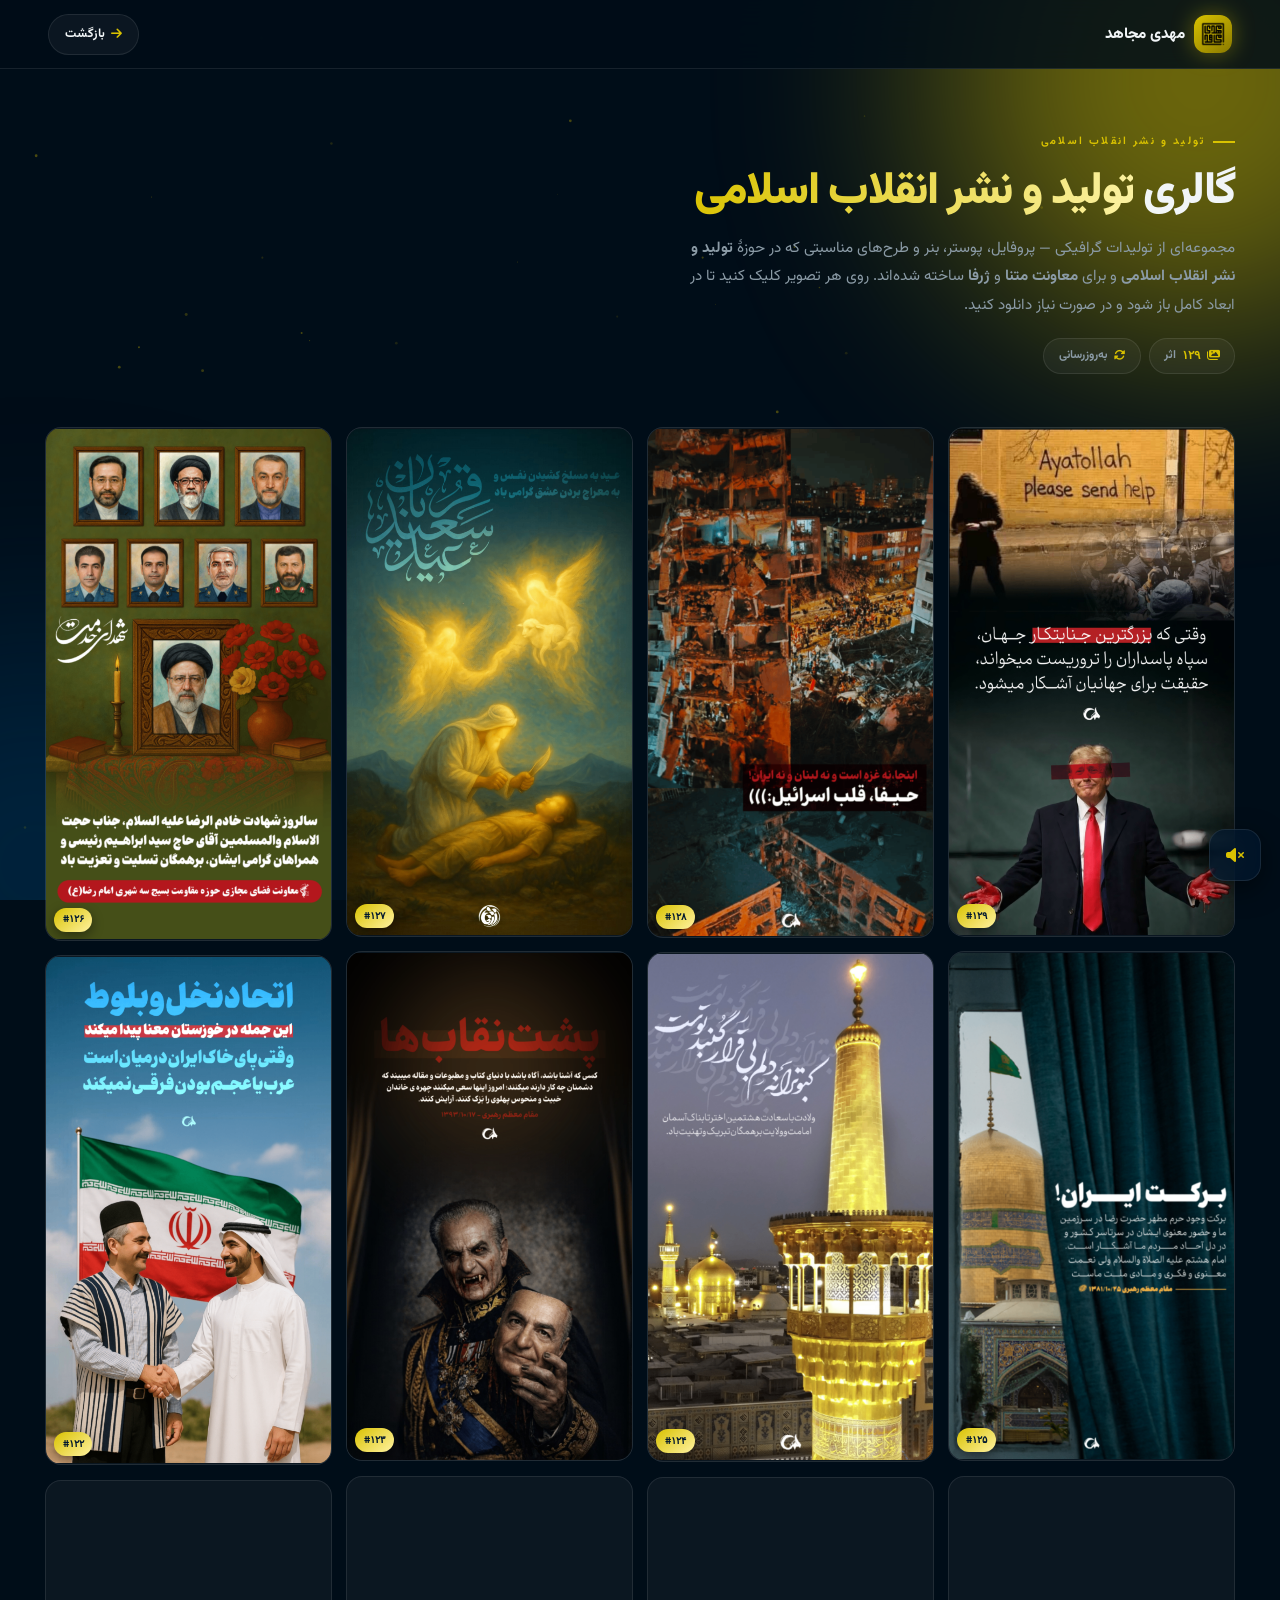
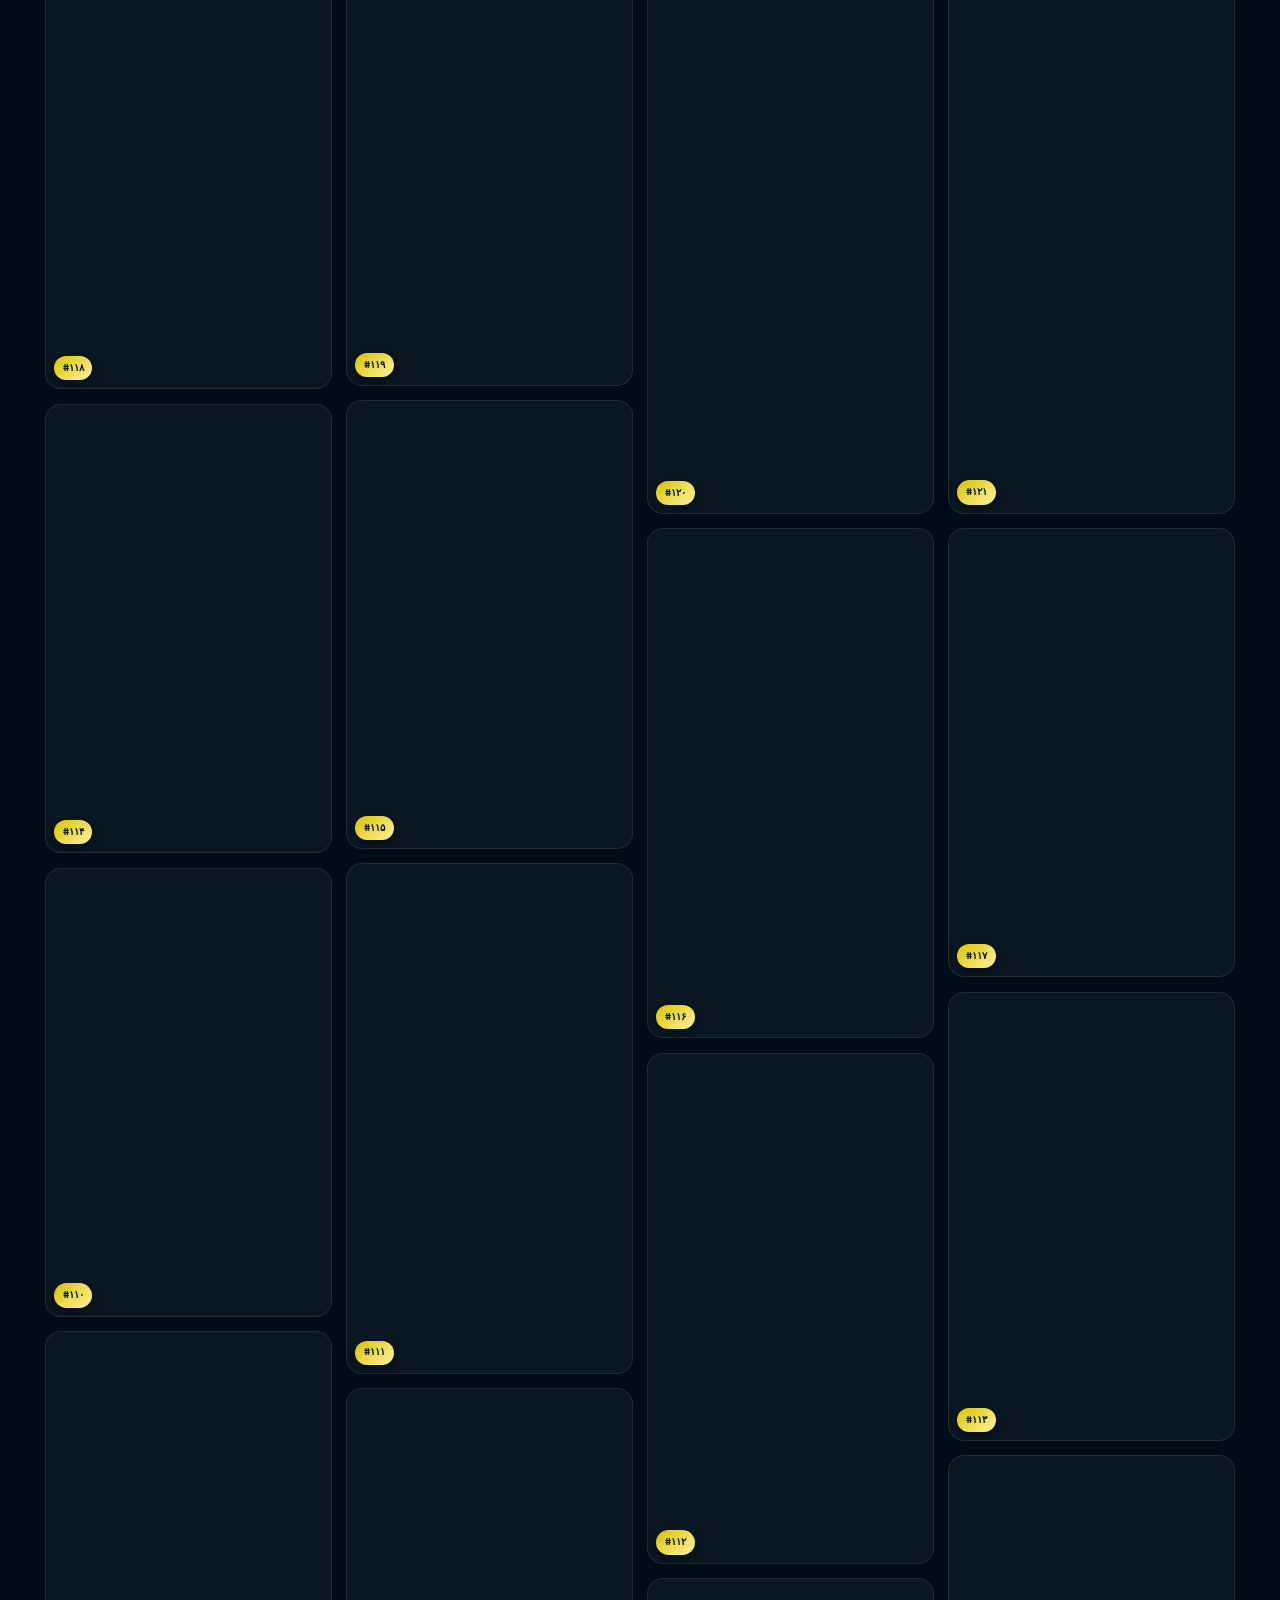
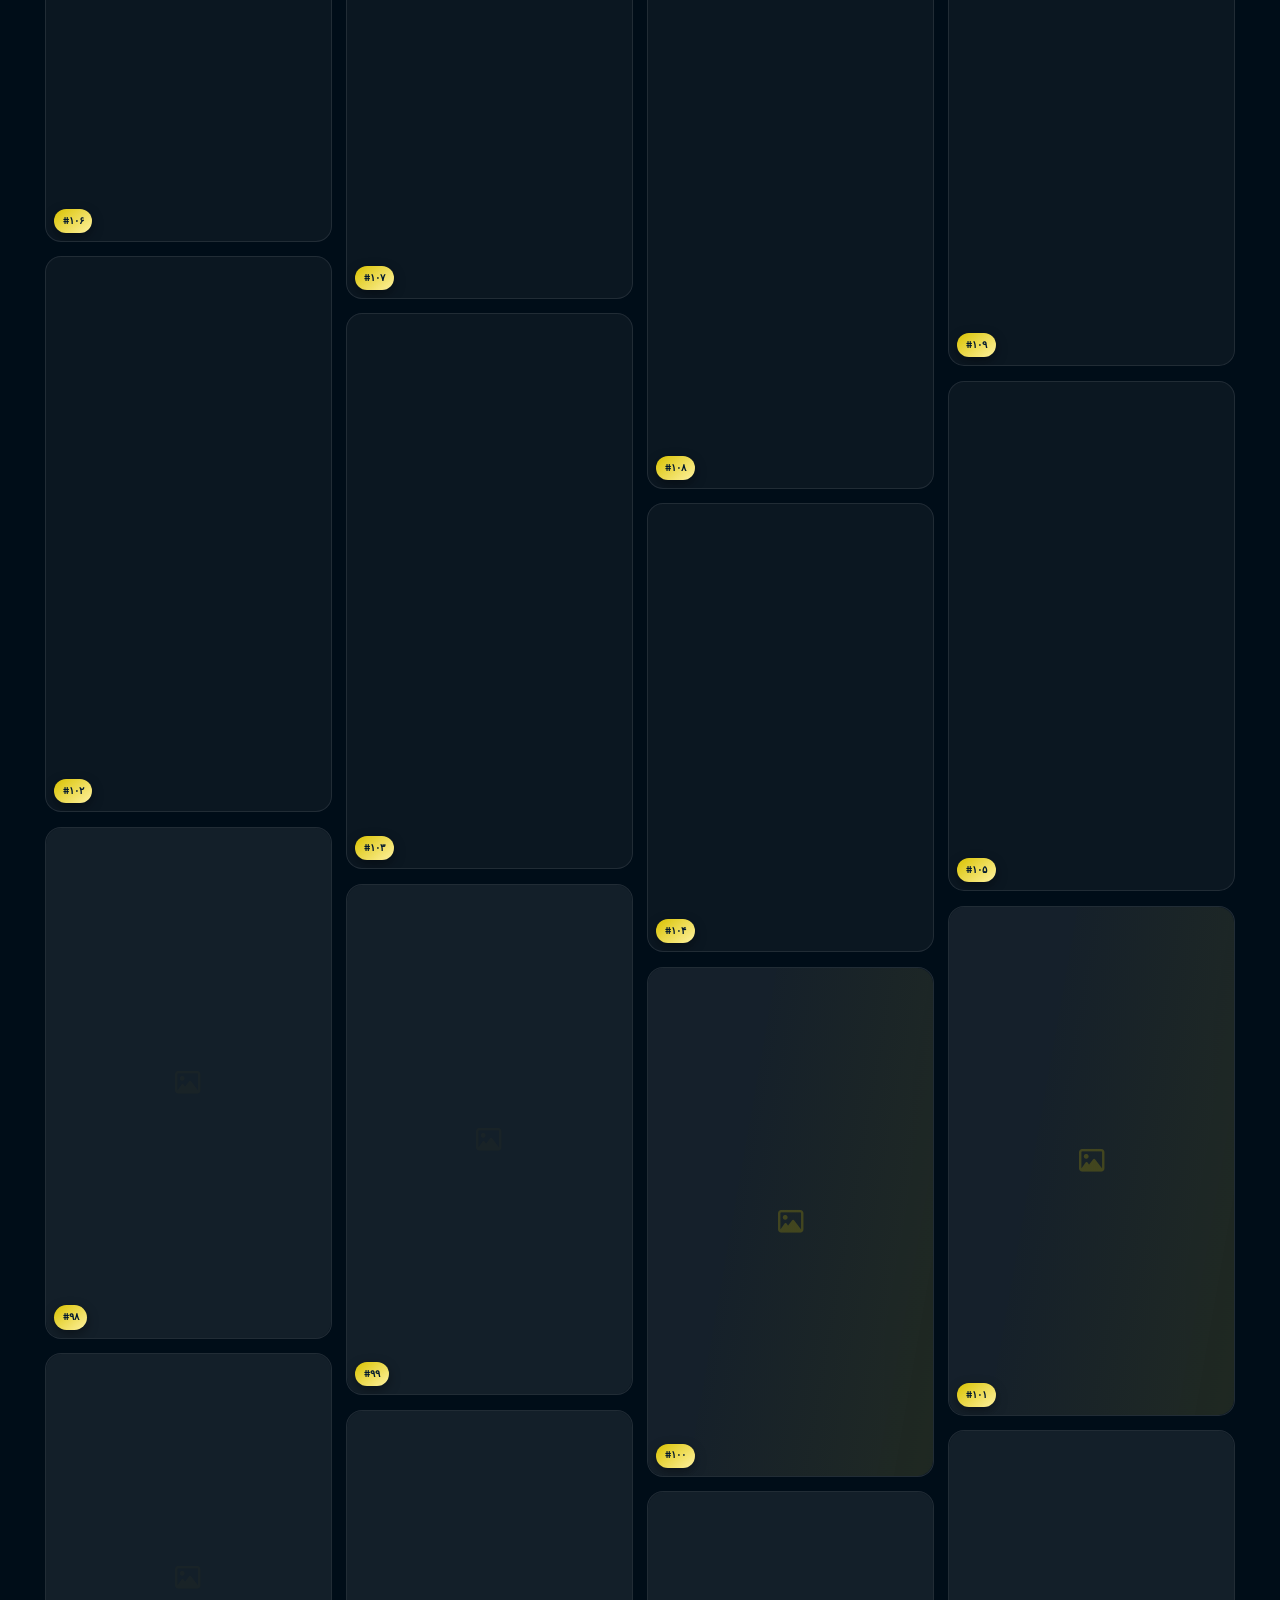
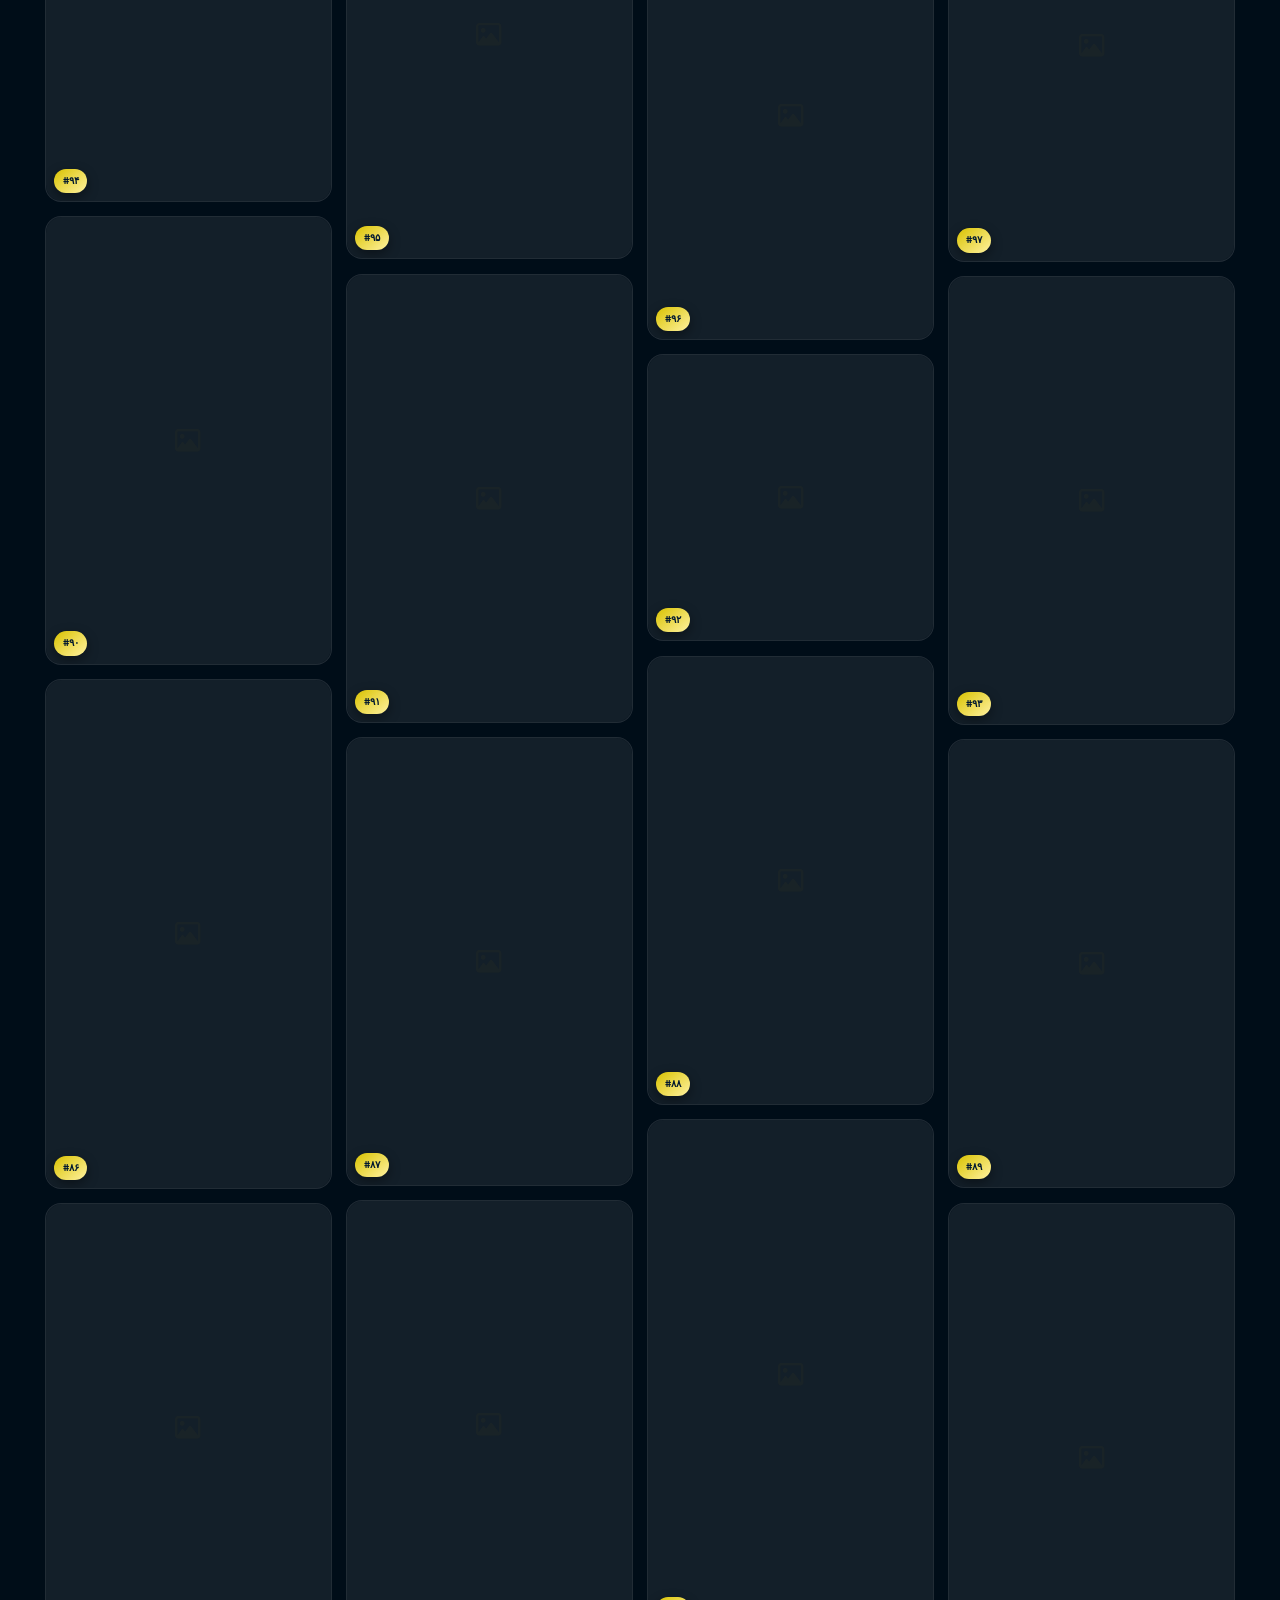
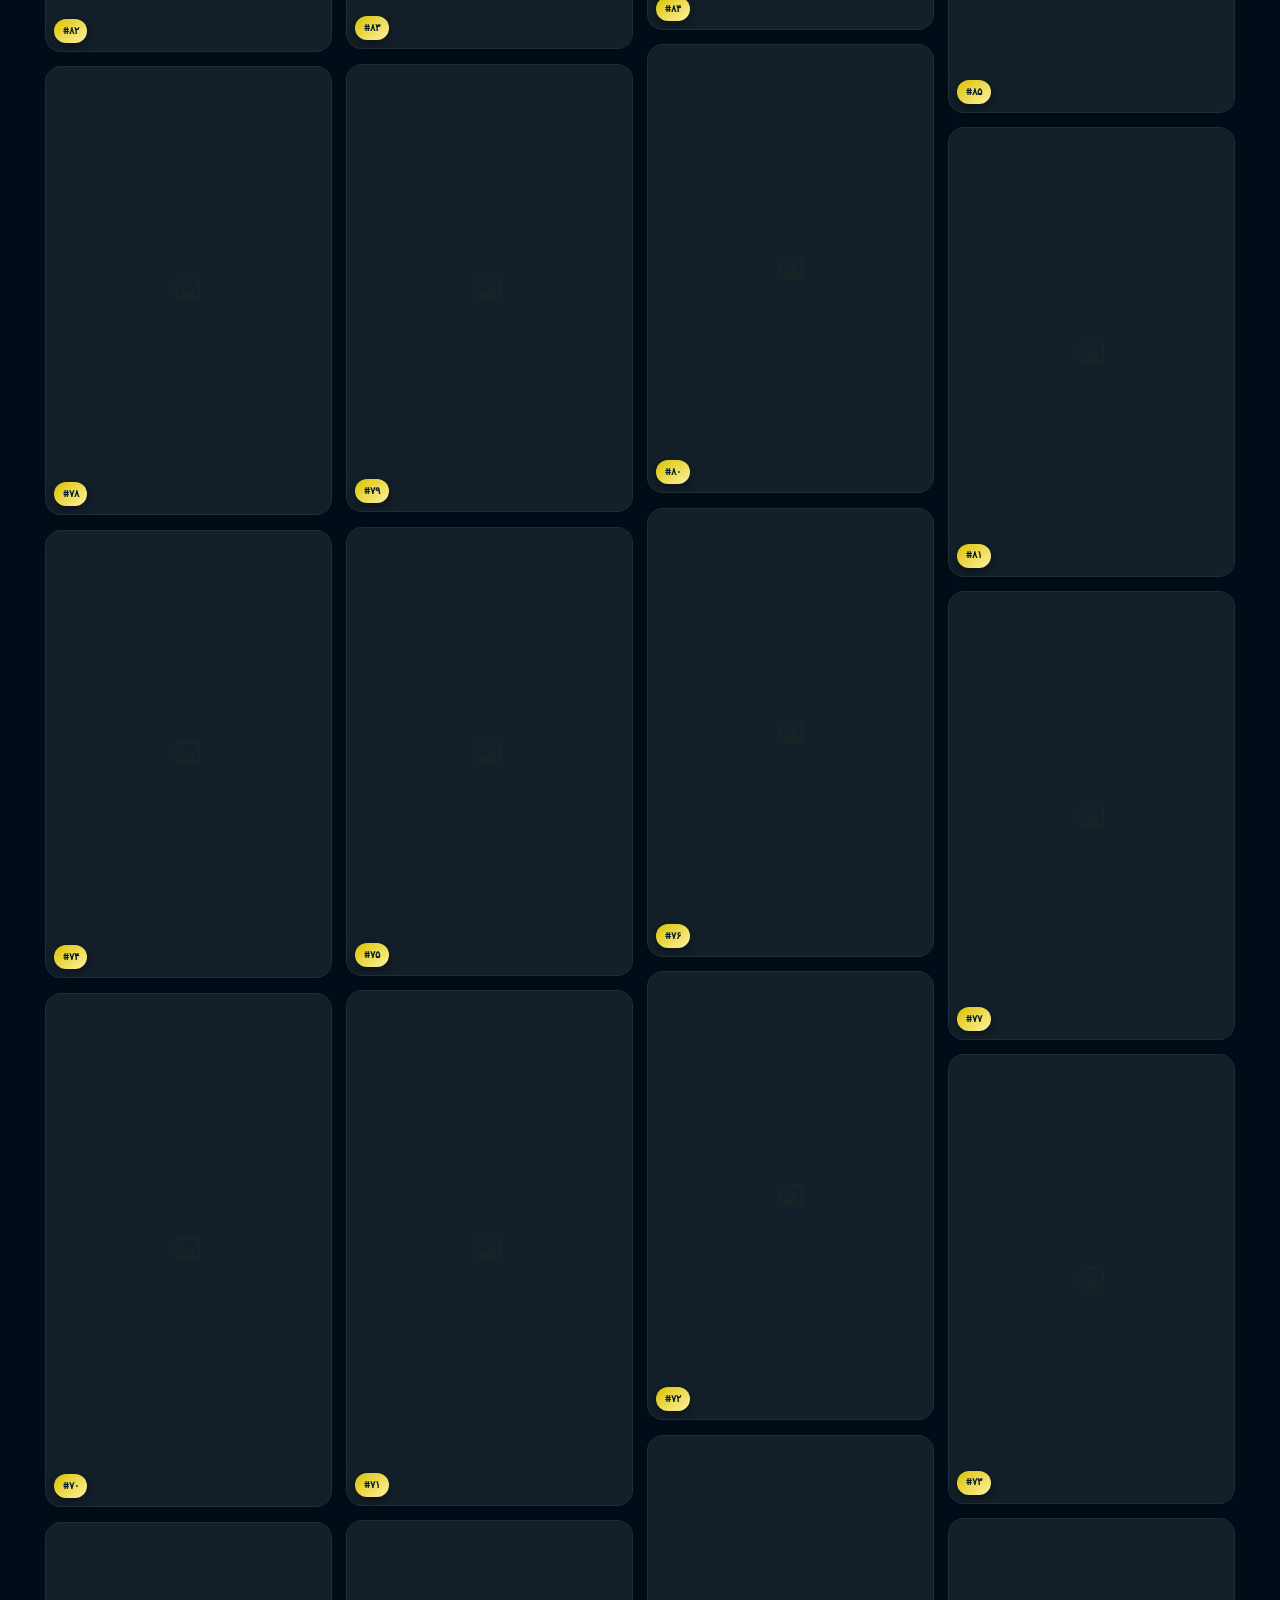
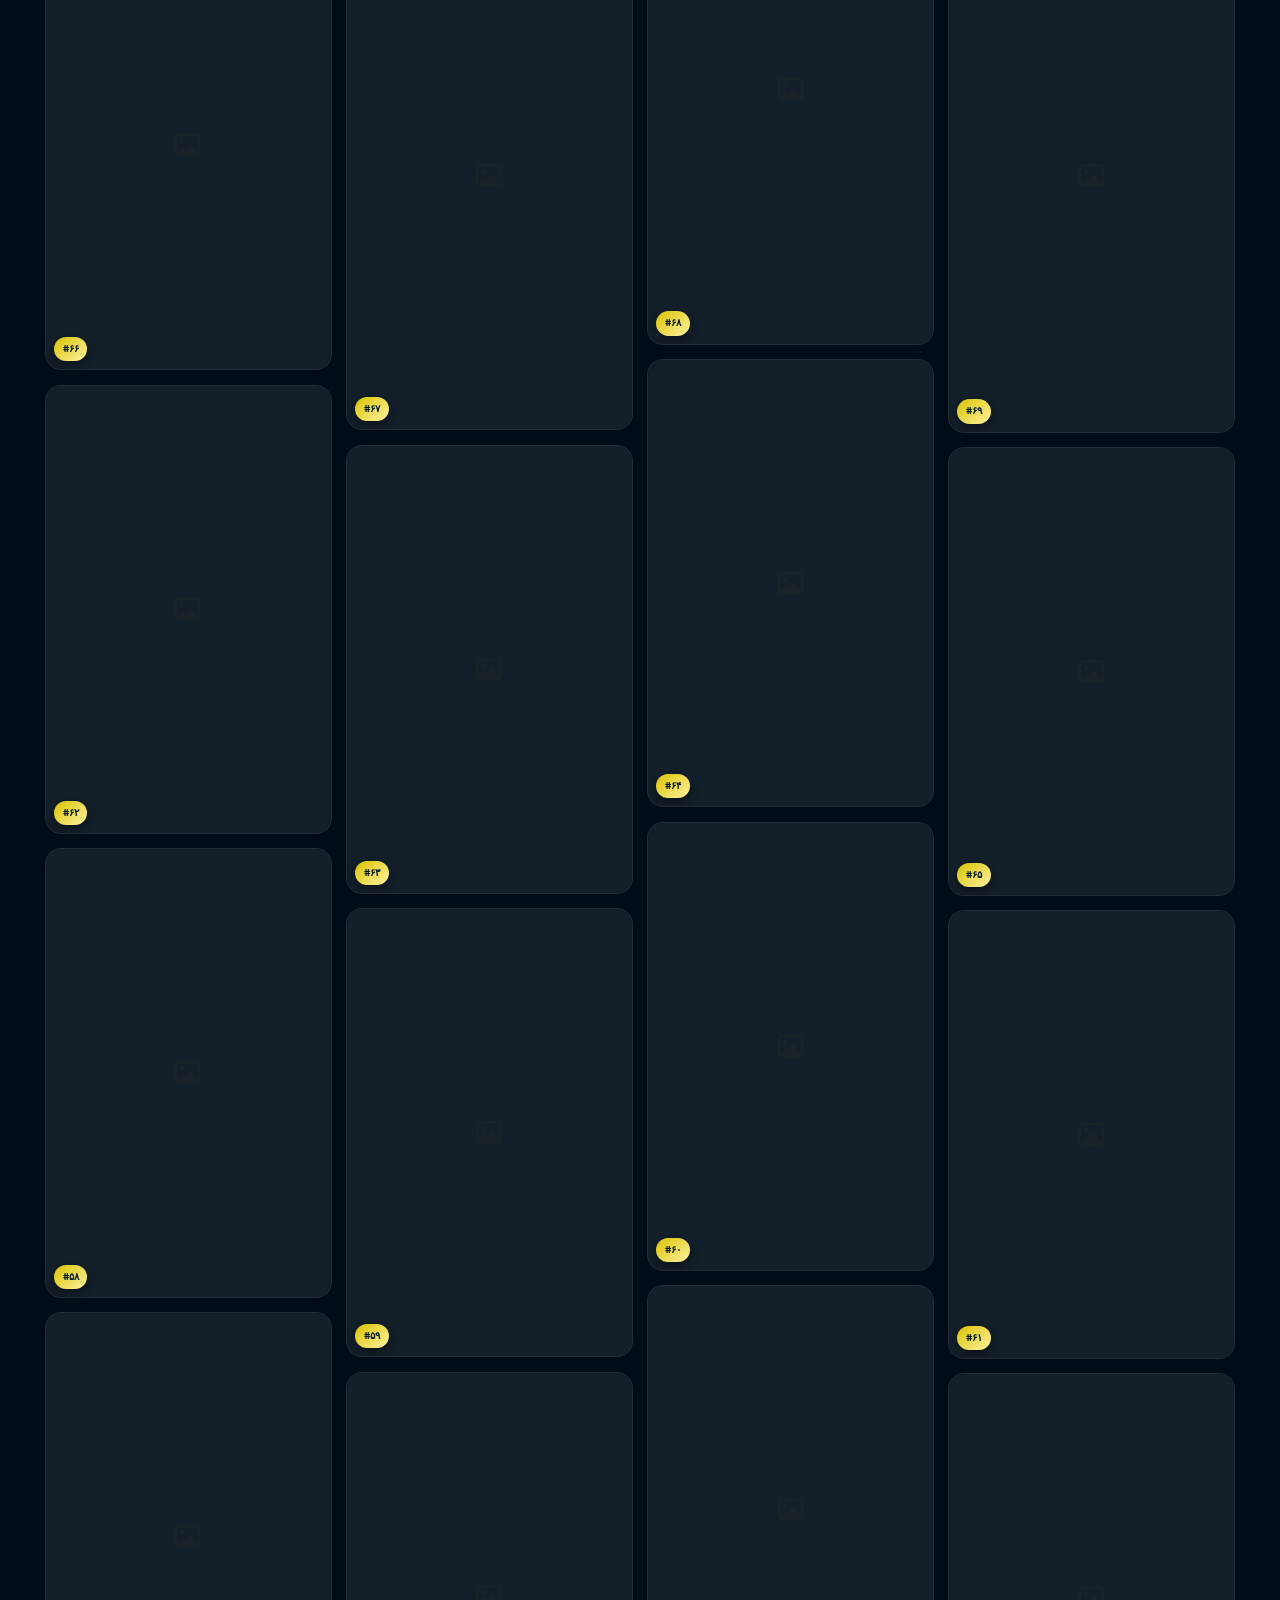
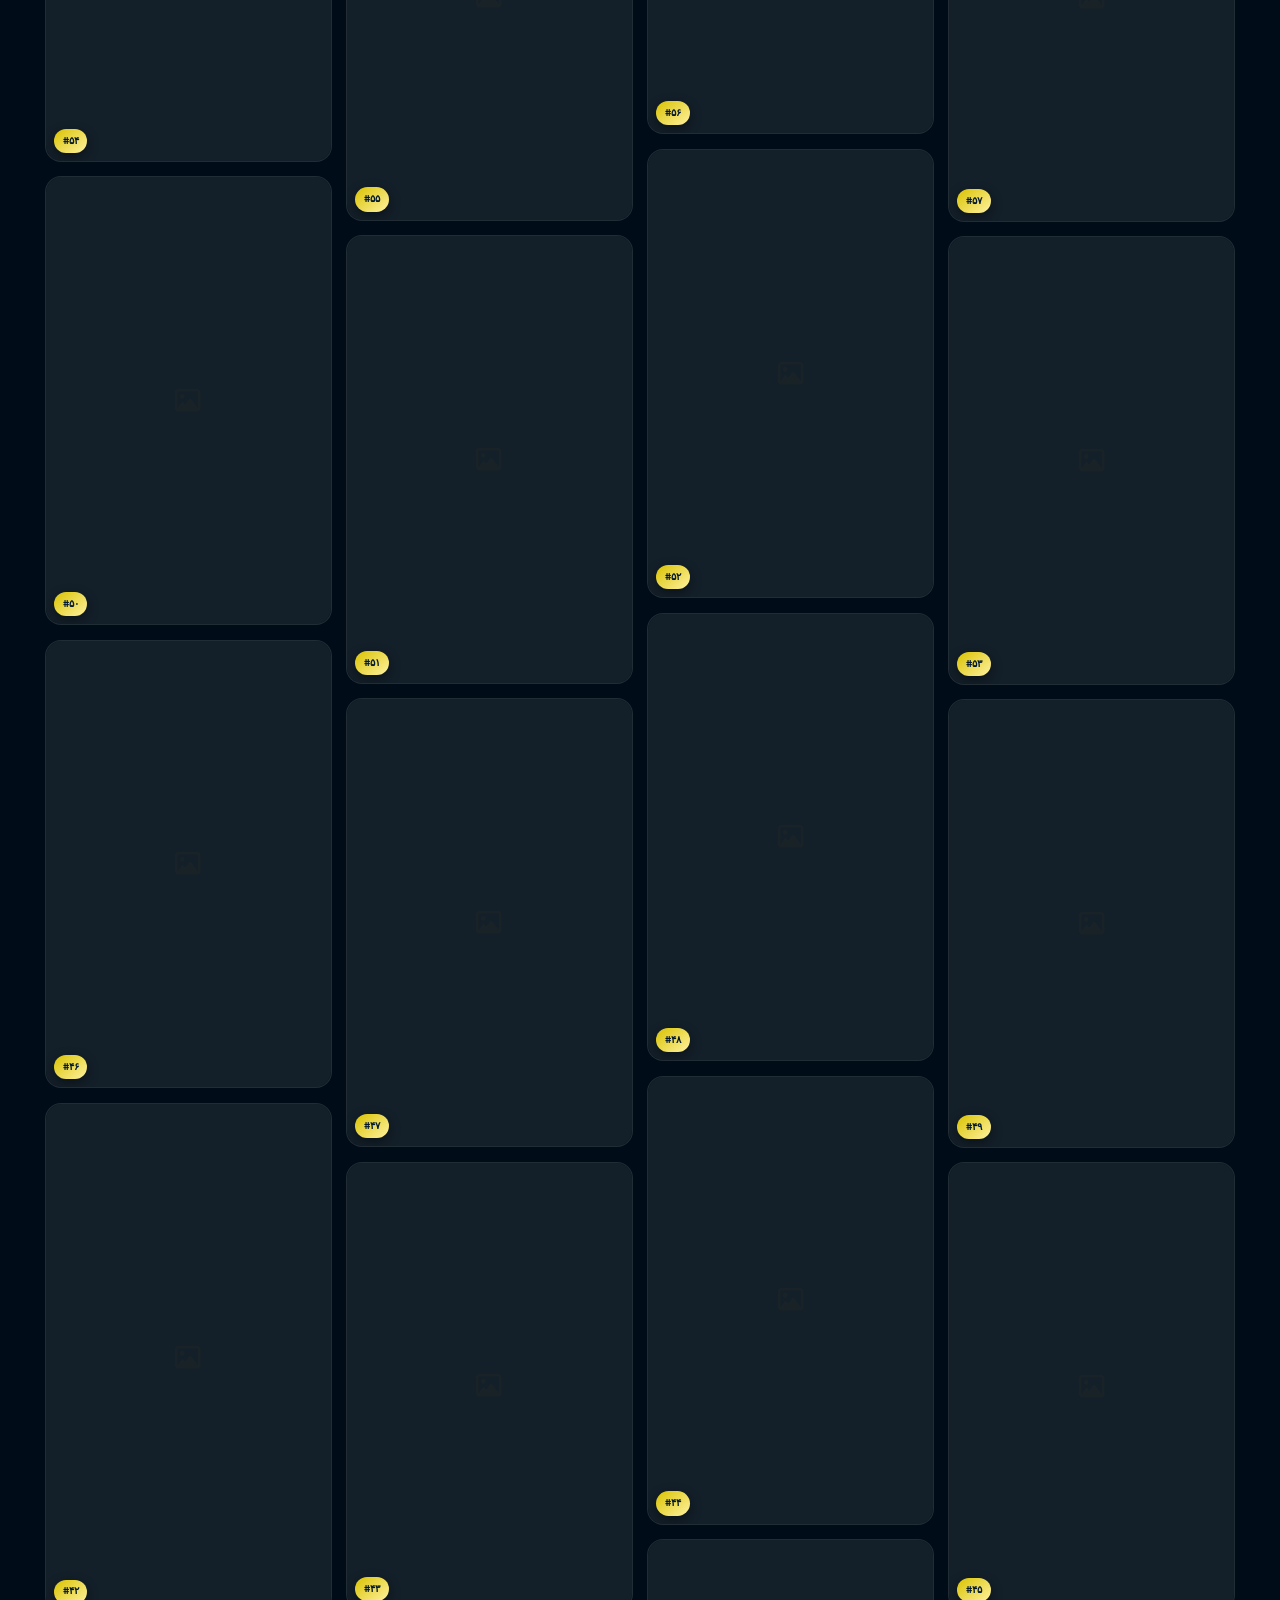
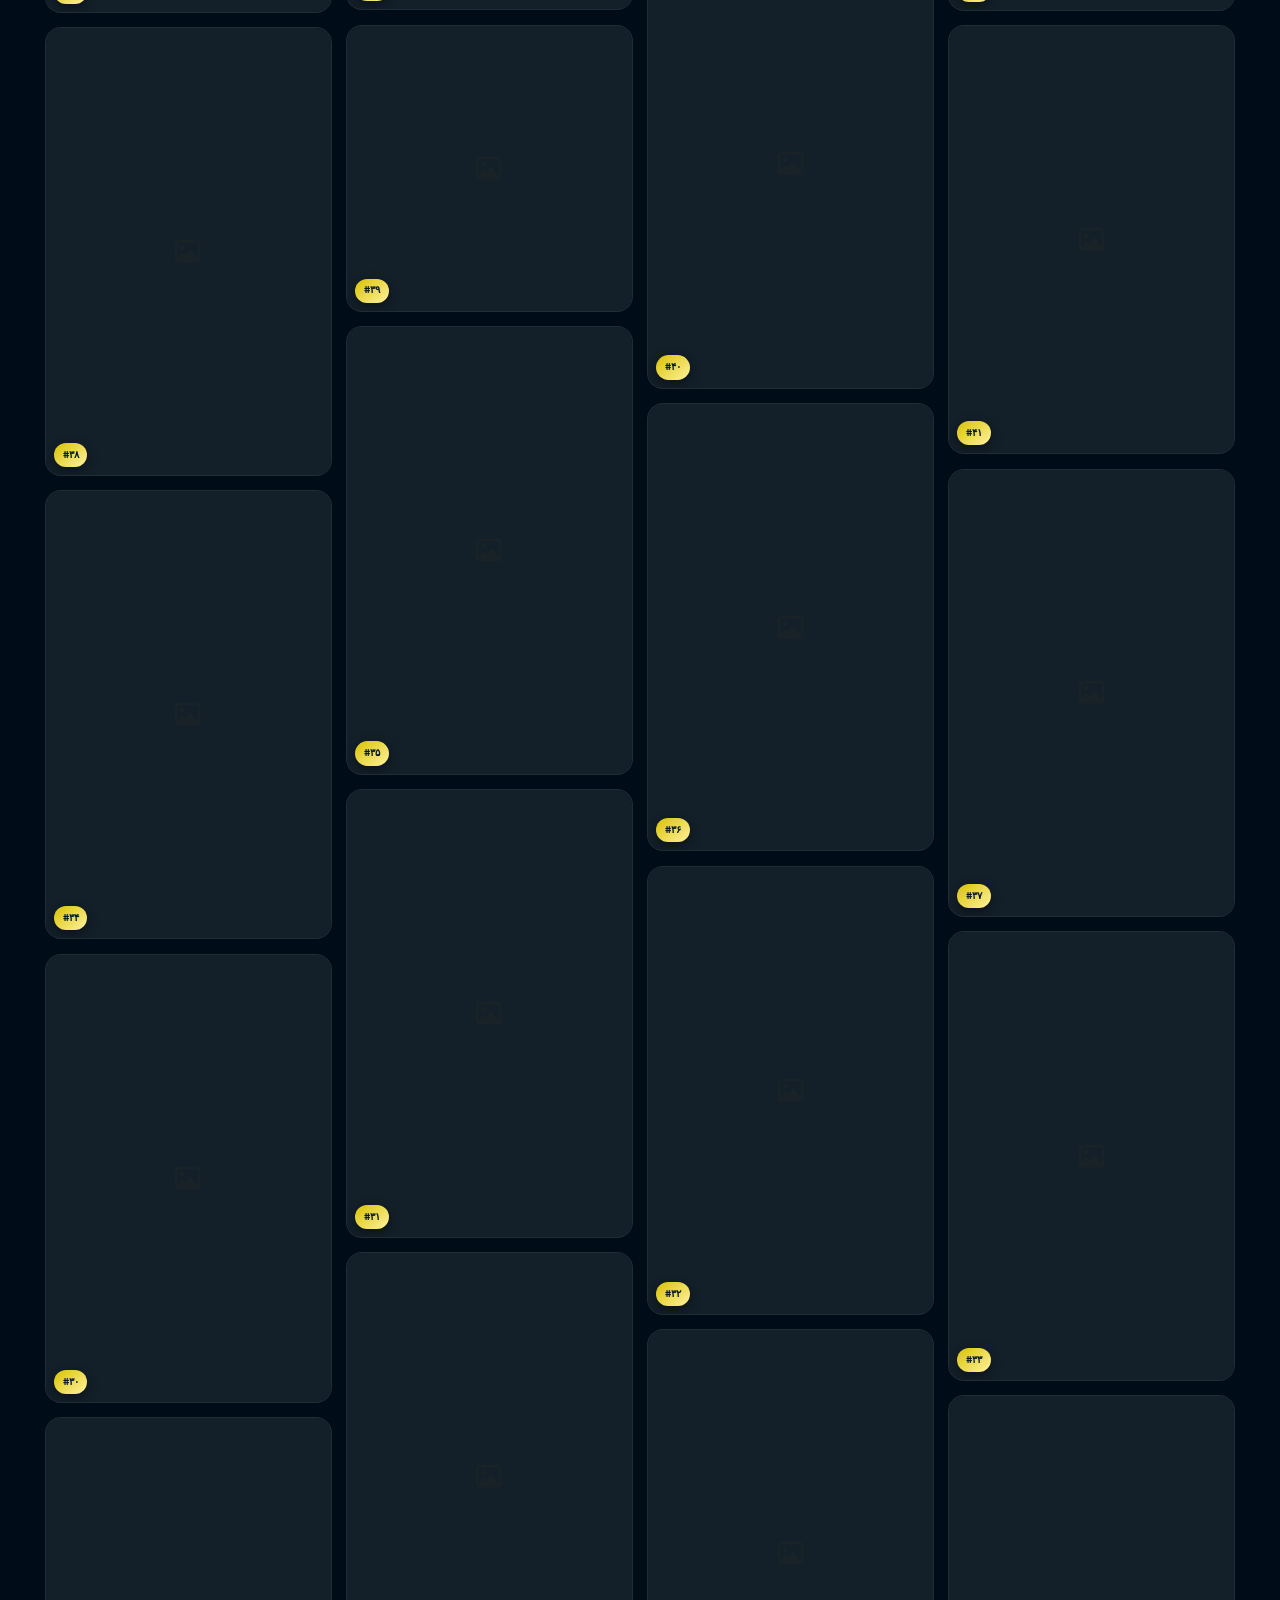
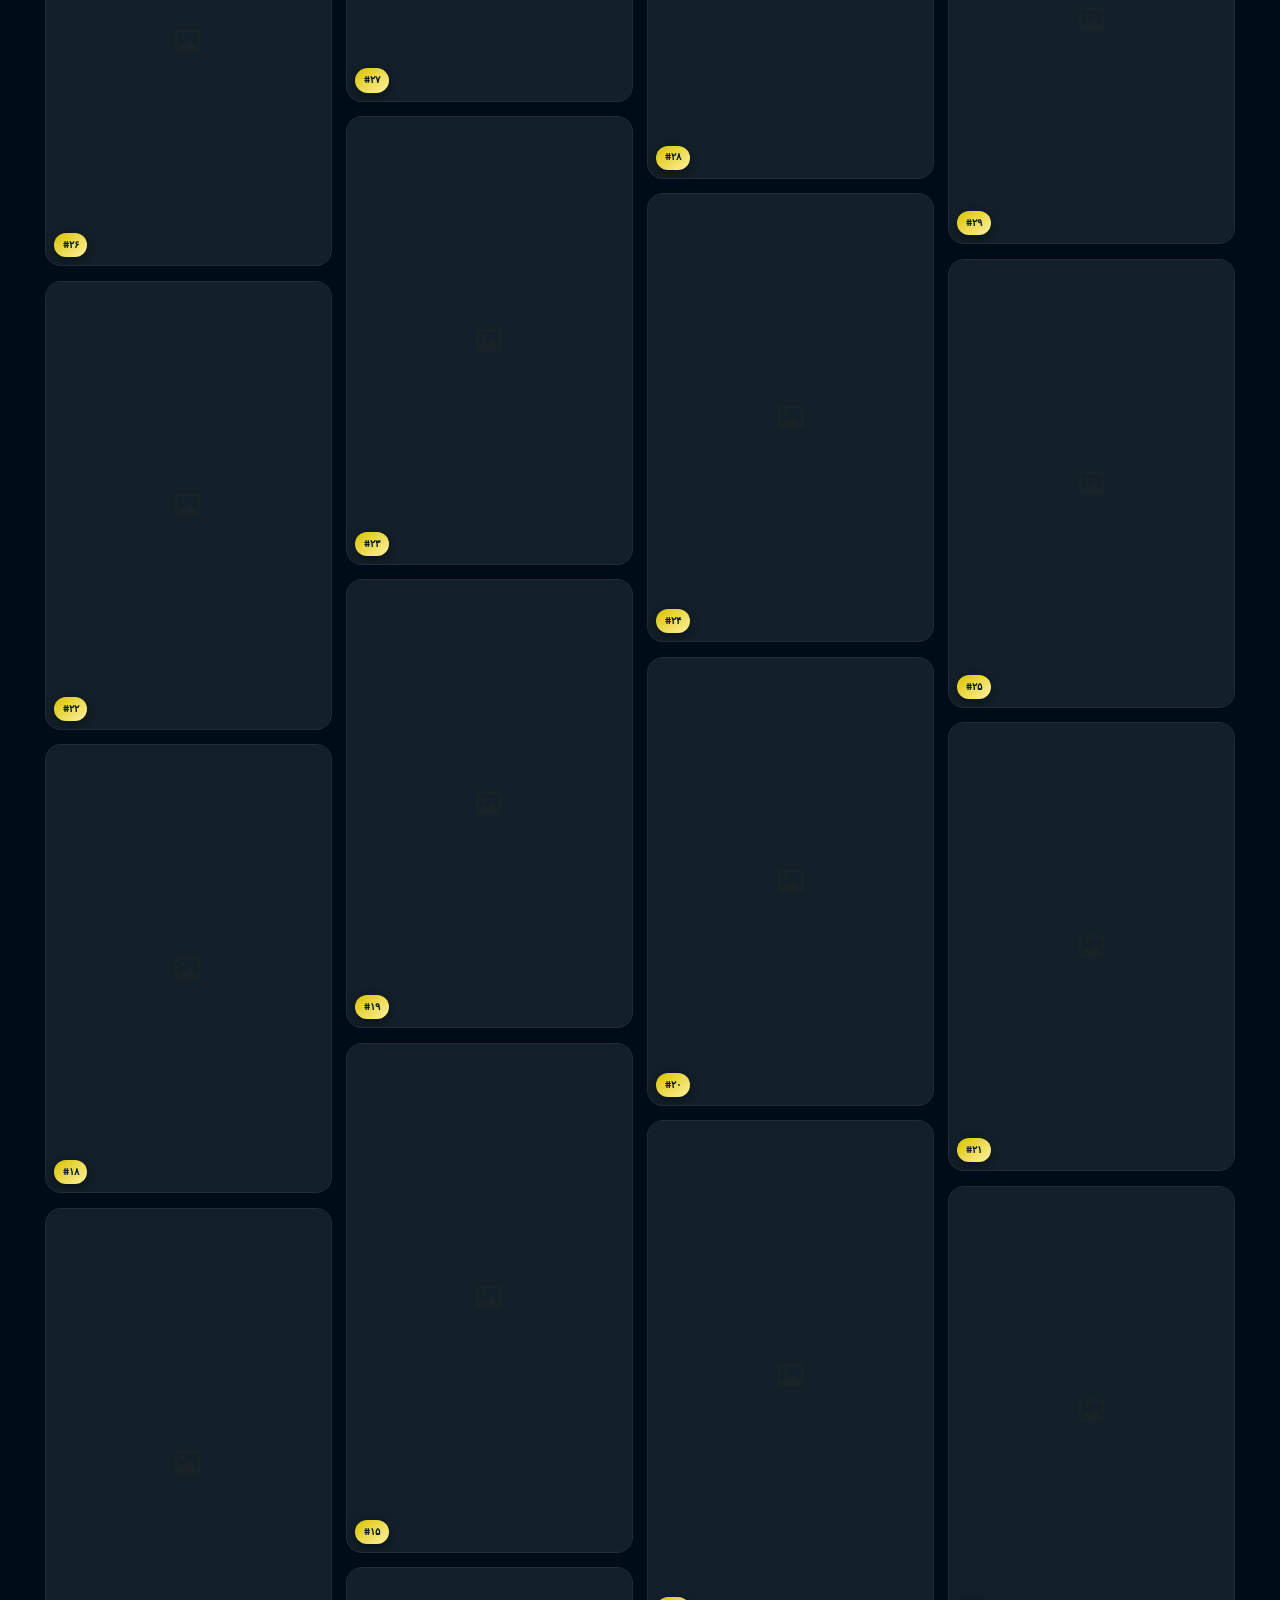
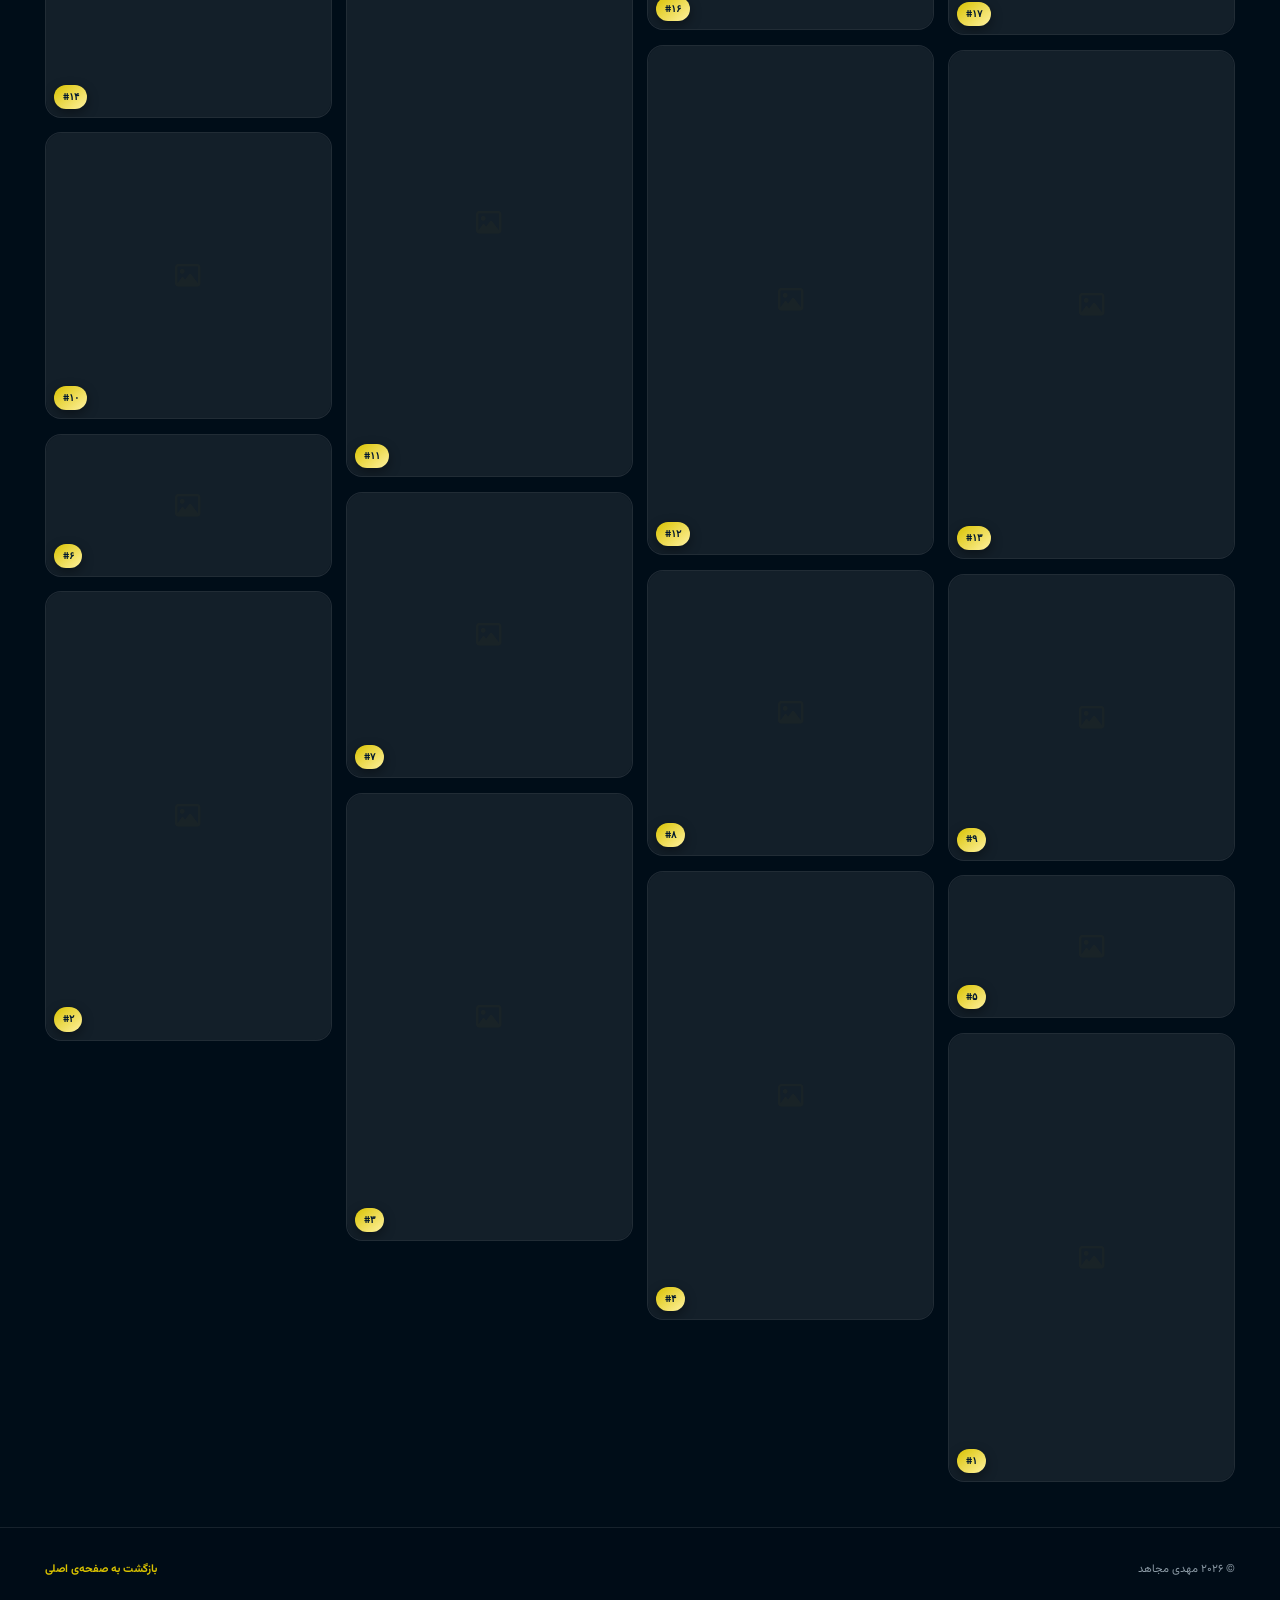
==== commit f18f3c43: "Update gallery-matna.html" ====
--- a/gallery-matna.html
+++ b/gallery-matna.html
@@ -111,7 +111,7 @@
 .refresh-btn i{font-size:.7rem;color:var(--gold)}
 
 /* ══════════════════════════════════════════════════════════
-   GALLERY — MASONRY با ستون‌های مستقل
+   GALLERY — MASONRY
    ══════════════════════════════════════════════════════════ */
 .gallery-section{padding-top:.5rem}
 .gallery{
@@ -137,6 +137,7 @@
 @media (min-width:640px){.gallery-col{gap:.8rem;}}
 @media (min-width:1024px){.gallery-col{gap:.9rem;}}
 
+/* ── کارت — انیمیشن ورود بسیار سریع، بدون stagger ── */
 .gallery-item{
   position:relative;
   display:block;
@@ -152,12 +153,16 @@
     transform .45s var(--ease),
     box-shadow .45s var(--ease),
     border-color .45s var(--ease);
-  will-change:transform;
   opacity:0;
-  animation:tileIn .55s var(--ease) forwards;
+  animation: tileIn .35s var(--ease) forwards;
+}
+/* کارت‌های offscreen بدون انیمیشن — مستقیم ظاهر می‌شوند */
+.gallery-item.no-anim{
+  opacity:1;
+  animation:none;
 }
 @media (min-width:640px){.gallery-item{border-radius:16px;}}
-@keyframes tileIn{from{opacity:0;transform:translateY(24px) scale(.94);}to{opacity:1;transform:none;}}
+@keyframes tileIn{from{opacity:0;}to{opacity:1;}}
 
 .gallery-item img{
   position:absolute;
@@ -168,14 +173,15 @@
   opacity:0;
   z-index:1;
   transition:
-    opacity .55s var(--ease),
-    transform .6s var(--ease),
+    opacity .4s var(--ease),
+    transform .5s var(--ease),
     filter .45s var(--ease);
   user-select:none;
   pointer-events:none;
 }
 .gallery-item.loaded img{opacity:1;}
 
+/* ── Skeleton ── */
 .skeleton{
   position:absolute;
   inset:0;
@@ -194,7 +200,7 @@
     rgba(255,255,255,.02);
   background-size:250% 100%;
   animation:shimmer 1.8s ease-in-out infinite;
-  transition:opacity .45s var(--ease);
+  transition:opacity .4s var(--ease);
 }
 .skeleton::after{
   content:"\f03e";
@@ -204,6 +210,15 @@
   color:rgba(217,194,0,.22);
   animation:iconPulse 2s ease-in-out infinite;
 }
+/* Offscreen: skeleton استاتیک (بدون انیمیشن) — صرفه‌جویی باتری/CPU */
+.gallery-item.no-anim .skeleton{
+  animation:none;
+  background:rgba(255,255,255,.03);
+}
+.gallery-item.no-anim .skeleton::after{
+  animation:none;
+  opacity:.15;
+}
 .gallery-item.loaded .skeleton{opacity:0;pointer-events:none;}
 @keyframes shimmer{
   0%   {background-position:200% 0;}
@@ -219,6 +234,7 @@
   animation:none;
 }
 
+/* ── Hover ── */
 .gallery-item:hover,
 .gallery-item:focus-visible{
   transform:translateY(-6px) scale(1.015);
@@ -234,6 +250,7 @@
   filter:brightness(.92) saturate(1.15) contrast(1.05);
 }
 
+/* ── بج کد ── */
 .code-mini{
   position:absolute;bottom:8px;left:8px;z-index:3;
   font-family:"Space Grotesk",ui-monospace,monospace;
@@ -247,6 +264,7 @@
 }
 .gallery-item:hover .code-mini{opacity:0;transform:translateY(6px);}
 
+/* ── گلس مات ── */
 .glass-overlay{
   position:absolute;inset:0;z-index:2;
   display:flex;align-items:center;justify-content:center;
@@ -273,22 +291,39 @@
 
 /* ══════ LOADER / EMPTY ══════ */
 .loader{
-  display:none;flex-direction:column;align-items:center;gap:.9rem;
-  padding:3rem 1rem;text-align:center;color:var(--muted);font-size:.84rem;
+  display:none;flex-direction:column;align-items:center;gap:1rem;
+  padding:3.5rem 1rem;text-align:center;color:var(--muted);font-size:.84rem;
 }
 .loader.on{display:flex}
-.loader i{
+.loader i.fa-circle-notch{
   font-size:2.2rem;color:var(--gold);
-  animation:spin 1.5s linear infinite;
+  animation:spin 1.2s linear infinite;
   filter:drop-shadow(0 0 20px rgba(217,194,0,.6));
 }
 @keyframes spin{to{transform:rotate(360deg)}}
-.loader-text{max-width:280px}
-.loader-text b{color:var(--gold);font-weight:800}
-.loader-stage{
-  font-size:.72rem;color:var(--muted);margin-top:.3rem;
-  direction:rtl;opacity:.7;
-}
+.loader-text{max-width:280px;font-weight:700}
+.loader-bar{
+  width:min(240px,60vw);
+  height:4px;
+  border-radius:99px;
+  background:var(--stroke);
+  overflow:hidden;
+  position:relative;
+}
+.loader-bar i{
+  display:block;
+  height:100%;
+  width:45%;
+  border-radius:99px;
+  background:linear-gradient(90deg, transparent, var(--gold), transparent);
+  position:absolute;
+  animation:indeterminate 1.4s ease-in-out infinite;
+}
+@keyframes indeterminate{
+  0% {transform:translateX(-120%);}
+  100%{transform:translateX(320%);}
+}
+.loader-stage{font-size:.72rem;color:var(--muted);opacity:.7;direction:rtl;min-height:1em}
 
 .empty{
   text-align:center;padding:3.5rem 1.5rem;border-radius:20px;
@@ -553,7 +588,8 @@
     <div class="wrap">
       <div class="loader on" id="loader">
         <i class="fa-solid fa-circle-notch"></i>
-        <div class="loader-text">در حال بارگذاری تصاویر…</div>
+        <div class="loader-text">در حال بارگذاری گالری…</div>
+        <div class="loader-bar"><i></i></div>
         <div class="loader-stage" id="loaderStage">آماده‌سازی…</div>
       </div>
     </div>
@@ -572,10 +608,9 @@
           <b>راهنمایی برای رفع مشکل:</b>
           <ul>
             <li>پوشهٔ <code>img/monasebati/</code> وجود دارد؟</li>
-            <li>فایل‌ها با پسوند <code>png/jpg/jpeg/webp</code> هستند؟</li>
+            <li>فایل‌ها با پسوند <code>.png</code> هستند؟</li>
             <li><b>Ad blocker</b> (uBlock, Brave Shields) را برای این سایت غیرفعال کن</li>
             <li>یک بار <b>Ctrl+Shift+R</b> بزن (hard refresh)</li>
-            <li>اگر باز هم نشد، یک بار <code>list.json</code> بساز</li>
           </ul>
         </div>
       </div>
@@ -620,7 +655,6 @@
 <script>
 /* ══════ HELPERS ══════ */
 const $ = (s, ctx = document) => ctx.querySelector(s);
-const $$ = (s, ctx = document) => Array.from(ctx.querySelectorAll(s));
 const toFa = n => String(n).replace(/\d/g, d => '۰۱۲۳۴۵۶۷۸۹'[d]);
 
 let toastT = null;
@@ -639,30 +673,34 @@
 }
 
 /* ══════════════════════════════════════════════════════════
-   CONFIG — تنظیمات اصلی
+   CONFIG
    ══════════════════════════════════════════════════════════ */
 const CONFIG = {
   folder: 'img/monasebati/',
   manifestFile: 'img/monasebati/list.json',
   githubRepo: null,
 
-  /* ── تنظیمات جستجوی مستقیم ── */
-  extensions: ['png', 'jpg', 'jpeg', 'webp'],
-  maxProbeNumber: 1000,      /* ← افزایش از ۱۰۰ به ۱۰۰۰ (رفع باگ «فقط ۱۰۰ تصویر») */
-  stopAfterMisses: 50,       /* ← تحمل ۵۰ شکست پشت‌سرهم (رفع توقف زودهنگام) */
-  probeConcurrency: 60,      /* ← افزایش موازی‌سازی */
-  probeTimeout: 3000,        /* ← تایم‌اوت ۳ ثانیه برای هر تصویر */
-
-  /* ── کش ── */
-  cacheKey: 'gallery_monasebati_v2',
-  cacheTTL: 6 * 60 * 60 * 1000, /* ۶ ساعت */
+  /* ── فقط png — همه تصاویر png شدند ── */
+  extension: 'png',
+  maxProbeNumber: 2000,
+  stopAfterMisses: 30,
+  probeConcurrency: 100,
+  probeTimeout: 1500,
+
+  /* ── کش localStorage ── */
+  cacheKey: 'gallery_matna_v3',
+  cacheTTL: 6 * 60 * 60 * 1000,
+
+  /* ── eager برای N تای اول، بقیه lazy ── */
+  eagerLimit: 12,
+
+  /* ── کارت‌های بالاتر از این ایندکس، بدون انیمیشن نمایش داده می‌شوند ── */
+  noAnimThreshold: 30,
 
   downloadPrefix: ''
 };
 
-/* ══════════════════════════════════════════════════════════
-   FETCH WITH TIMEOUT
-   ══════════════════════════════════════════════════════════ */
+/* ══════ FETCH WITH TIMEOUT ══════ */
 async function fetchWithTimeout(url, ms, opts = {}){
   const controller = new AbortController();
   const timeoutId = setTimeout(() => controller.abort(), ms);
@@ -688,18 +726,12 @@
   return { owner, repo: owner + '.github.io' };
 }
 
-/* ══════════════════════════════════════════════════════════
-   CACHE (localStorage)
-   ══════════════════════════════════════════════════════════ */
+/* ══════ CACHE ══════ */
 function saveCache(images){
   try {
-    localStorage.setItem(CONFIG.cacheKey, JSON.stringify({
-      ts: Date.now(),
-      images: images
-    }));
+    localStorage.setItem(CONFIG.cacheKey, JSON.stringify({ ts: Date.now(), images }));
   } catch(e){ console.warn('[Cache] save failed:', e.message); }
 }
-
 function loadCache(){
   try {
     const raw = localStorage.getItem(CONFIG.cacheKey);
@@ -707,11 +739,10 @@
     const data = JSON.parse(raw);
     if (!data || !data.ts || !Array.isArray(data.images)) return null;
     if (Date.now() - data.ts > CONFIG.cacheTTL) return null;
-    console.log('[Gallery] ✓ Cache hit (' + data.images.length + ' images, age: ' + Math.round((Date.now()-data.ts)/60000) + 'min)');
+    console.log('[Gallery] ✓ Cache (' + data.images.length + ' items, ' + Math.round((Date.now()-data.ts)/60000) + 'min old)');
     return data.images;
   } catch(e){ return null; }
 }
-
 function clearCache(){
   try { localStorage.removeItem(CONFIG.cacheKey); } catch(e){}
 }
@@ -719,7 +750,7 @@
 /* ══════ SOURCE 1: MANIFEST ══════ */
 async function fetchManifest(){
   try {
-    const res = await fetchWithTimeout(CONFIG.manifestFile + '?v=' + Date.now(), 3000, { cache: 'no-store' });
+    const res = await fetchWithTimeout(CONFIG.manifestFile + '?v=' + Date.now(), 2500, { cache: 'no-store' });
     if (!res.ok) return null;
     const data = await res.json();
     if (!Array.isArray(data) || !data.length) return null;
@@ -729,7 +760,7 @@
       const numM = name.match(/(\d+)/);
       return {
         num: numM ? parseInt(numM[1]) : (i + 1),
-        name: name,
+        name,
         src: CONFIG.folder + name,
         time: (item && item.time) || null
       };
@@ -749,12 +780,12 @@
       headers: { 'Accept': 'application/vnd.github+json' },
       cache: 'no-store'
     });
-    console.log('[Gallery] GitHub API status:', res.status);
+    console.log('[Gallery] GitHub API:', res.status);
     if (!res.ok) return null;
     const files = await res.json();
     if (!Array.isArray(files)) return null;
     const images = files
-      .filter(f => f.type === 'file' && /\.(png|jpe?g|webp|gif|avif)$/i.test(f.name))
+      .filter(f => f.type === 'file' && /\.png$/i.test(f.name))
       .map((f, i) => {
         const numM = f.name.match(/(\d+)/);
         return {
@@ -782,19 +813,19 @@
     try {
       const url = `https://data.jsdelivr.com/v1/packages/gh/${repo.owner}/${repo.repo}@${branch}?structure=flat`;
       const res = await fetchWithTimeout(url, 3500);
-      console.log('[Gallery] jsDelivr (' + branch + ') status:', res.status);
+      console.log('[Gallery] jsDelivr (' + branch + '):', res.status);
       if (!res.ok) continue;
       const data = await res.json();
       if (!data.files || !Array.isArray(data.files)) continue;
       const prefix = '/' + CONFIG.folder.replace(/^\/+|\/+$/g, '') + '/';
       const images = data.files
-        .filter(f => f.name.startsWith(prefix) && /\.(png|jpe?g|webp|gif|avif)$/i.test(f.name))
+        .filter(f => f.name.startsWith(prefix) && /\.png$/i.test(f.name))
         .map((f, i) => {
           const name = f.name.substring(prefix.length);
           const numM = name.match(/(\d+)/);
           return {
             num: numM ? parseInt(numM[1]) : (i + 1),
-            name: name,
+            name,
             src: CONFIG.folder + name,
             time: f.time || null
           };
@@ -809,90 +840,60 @@
 }
 
 /* ══════════════════════════════════════════════════════════
-   SOURCE 4: PROBING (بهینه‌شده)
+   SOURCE 4: PROBING — بهینه برای png
    ══════════════════════════════════════════════════════════ */
-function probeImage(num, primaryExt){
+function probeImage(num){
   return new Promise(resolve => {
     let resolved = false;
     const timer = setTimeout(() => {
       if (!resolved){ resolved = true; resolve(null); }
     }, CONFIG.probeTimeout);
 
-    const done = (result) => {
+    const img = new Image();
+    const src = CONFIG.folder + num + '.' + CONFIG.extension;
+
+    img.onload = () => {
       if (resolved) return;
       resolved = true;
       clearTimeout(timer);
-      resolve(result);
-    };
-
-    /* اگر primaryExt داده شده، اول همان را امتحان کن */
-    const exts = primaryExt
-      ? [primaryExt, ...CONFIG.extensions.filter(e => e !== primaryExt)]
-      : CONFIG.extensions;
-
-    let i = 0;
-    function tryNext(){
-      if (resolved) return;
-      if (i >= exts.length){ done(null); return; }
-      const ext = exts[i++];
-      const src = CONFIG.folder + num + '.' + ext;
-      const img = new Image();
-      img.onload = () => done({
-        num, name: num + '.' + ext, src,
+      resolve({
+        num, name: num + '.' + CONFIG.extension, src,
         w: img.naturalWidth, h: img.naturalHeight, time: null
       });
-      img.onerror = tryNext;
-      img.src = src;
-    }
-    tryNext();
+    };
+    img.onerror = () => {
+      if (resolved) return;
+      resolved = true;
+      clearTimeout(timer);
+      resolve(null);
+    };
+    img.src = src;
   });
 }
 
 async function probeAll(){
   const found = [];
-
-  /* ── فاز ۱: تشخیص پسوند غالب با ۳۰ تصویر اول ── */
-  setStage('جستجو: تشخیص پسوند غالب…');
-  const phase1 = [];
-  for (let n = 1; n <= 30; n++) phase1.push(probeImage(n));
-  const phase1Results = await Promise.all(phase1);
-  const found1 = phase1Results.filter(Boolean);
-  found1.forEach(r => found.push(r));
-
-  if (found1.length === 0){
-    console.log('[Gallery] Nothing in 1-30, stopping');
-    setStage('هیچ تصویری پیدا نشد');
-    return [];
-  }
-
-  /* تشخیص پسوند غالب */
-  const extCounts = {};
-  found1.forEach(img => {
-    const ext = img.name.split('.').pop().toLowerCase();
-    extCounts[ext] = (extCounts[ext] || 0) + 1;
-  });
-  const dominantExt = Object.keys(extCounts).sort((a,b) => extCounts[b] - extCounts[a])[0];
-  console.log('[Gallery] Dominant extension:', dominantExt, extCounts);
-
-  /* ── فاز ۲: جستجوی بقیه با پسوند غالب ── */
   let missStreak = 0;
   const step = CONFIG.probeConcurrency;
 
-  for (let n = 31; n <= CONFIG.maxProbeNumber; n += step){
+  for (let n = 1; n <= CONFIG.maxProbeNumber; n += step){
     const batch = [];
     for (let k = 0; k < step && n + k <= CONFIG.maxProbeNumber; k++){
-      batch.push(probeImage(n + k, dominantExt));
+      batch.push(probeImage(n + k));
     }
     const results = await Promise.all(batch);
+
     results.forEach(r => {
       if (r){ found.push(r); missStreak = 0; }
       else missStreak++;
     });
 
-    setStage(`جستجو — ${toFa(found.length)} مورد پیدا شد (تا شمارهٔ ${toFa(Math.min(n + step - 1, CONFIG.maxProbeNumber))})`);
-
-    if (missStreak >= CONFIG.stopAfterMisses) {
-      console.log('[Gallery] Stopped at num ' + (n + step - 1) + ' (missStreak: ' + missStreak + ')');
+    /* فقط پیام کلی — بدون شمارش تدریجی */
+    const last = Math.min(n + step - 1, CONFIG.maxProbeNumber);
+    setStage(`بررسی تا شمارهٔ ${toFa(last)}…`);
+
+    if (missStreak >= CONFIG.stopAfterMisses){
+      console.log('[Gallery] Stop at ' + last + ' (missStreak: ' + missStreak + ')');
       break;
     }
   }
@@ -901,16 +902,12 @@
   return found;
 }
 
-/* ══════════════════════════════════════════════════════════
-   MAIN LOADER — زنجیره
-   ══════════════════════════════════════════════════════════ */
+/* ══════ MAIN LOADER ══════ */
 async function loadGallery(forceRefresh = false){
-  /* 1. Manifest */
-  setStage('تلاش ۱ از ۵: manifest محلی…');
+  setStage('تلاش ۱: manifest…');
   const manifest = await fetchManifest();
   if (manifest){ console.log('[Gallery] ✓ manifest'); return manifest; }
 
-  /* 2. Cache (اگر معتبر) */
   if (!forceRefresh){
     const cached = loadCache();
     if (cached){
@@ -919,18 +916,15 @@
     }
   }
 
-  /* 3. GitHub API */
-  setStage('تلاش ۲ از ۵: GitHub API…');
+  setStage('تلاش ۲: GitHub API…');
   const api = await fetchGitHubAPI();
   if (api){ saveCache(api); return api; }
 
-  /* 4. jsDelivr */
-  setStage('تلاش ۳ از ۵: jsDelivr CDN…');
+  setStage('تلاش ۳: jsDelivr CDN…');
   const jsd = await fetchJsDelivr();
   if (jsd){ saveCache(jsd); return jsd; }
 
-  /* 5. Probe */
-  setStage('تلاش ۴ از ۵: جستجوی مستقیم (اولین بار کمی طول می‌کشد)…');
+  setStage('تلاش ۴: جستجوی مستقیم…');
   const probed = await probeAll();
   if (probed.length > 0) saveCache(probed);
   return probed;
@@ -963,16 +957,19 @@
 function buildCard(img, idx){
   const card = document.createElement('div');
   card.className = 'gallery-item';
+  /* بدون stagger — همه یکجا ظاهر می‌شوند */
+  if (idx >= CONFIG.noAnimThreshold) card.classList.add('no-anim');
+
   card.dataset.idx = idx;
   card.dataset.code = img.num;
   card.tabIndex = 0;
   card.setAttribute('role', 'button');
   card.setAttribute('aria-label', 'اثر شمارهٔ ' + img.num);
+
   const ratio = (img.w && img.h) ? (img.w + ' / ' + img.h) : '4 / 5';
   card.style.setProperty('--ratio', ratio);
-  card.style.animationDelay = Math.min(idx * 0.02, 0.6) + 's';
-
-  const loadAttr = idx < 6 ? 'eager' : 'lazy';
+
+  const loadAttr = idx < CONFIG.eagerLimit ? 'eager' : 'lazy';
   card.innerHTML = `
     <div class="skeleton" aria-hidden="true"></div>
     <img src="${img.src}" alt="اثر شمارهٔ ${img.num}" loading="${loadAttr}" decoding="async">
@@ -1033,11 +1030,15 @@
     colEls.push(col);
   }
 
+  /* ساخت fragment برای هر ستون و append یک‌جا — بسیار سریع‌تر از append تک‌تک */
+  const frags = Array.from({length: cols}, () => document.createDocumentFragment());
+
   GALLERY_IMAGES.forEach((img, i) => {
     const colIdx = i % cols;
-    const card = buildCard(img, i);
-    colEls[colIdx].appendChild(card);
+    frags[colIdx].appendChild(buildCard(img, i));
   });
+
+  frags.forEach((frag, c) => colEls[c].appendChild(frag));
 
   statsRow.style.display = 'flex';
   $('#statCount').textContent = toFa(GALLERY_IMAGES.length);
@@ -1046,14 +1047,14 @@
   emptySec.style.display = 'none';
 }
 
-/* رندر مجدد هنگام resize */
+/* resize با debounce */
 let resizeTimer = null;
 window.addEventListener('resize', () => {
   if (!GALLERY_IMAGES.length) return;
   clearTimeout(resizeTimer);
   resizeTimer = setTimeout(() => {
     if (getColumnCount() !== currentColCount) renderGallery();
-  }, 250);
+  }, 300);
 });
 
 /* ══════ REFRESH ══════ */
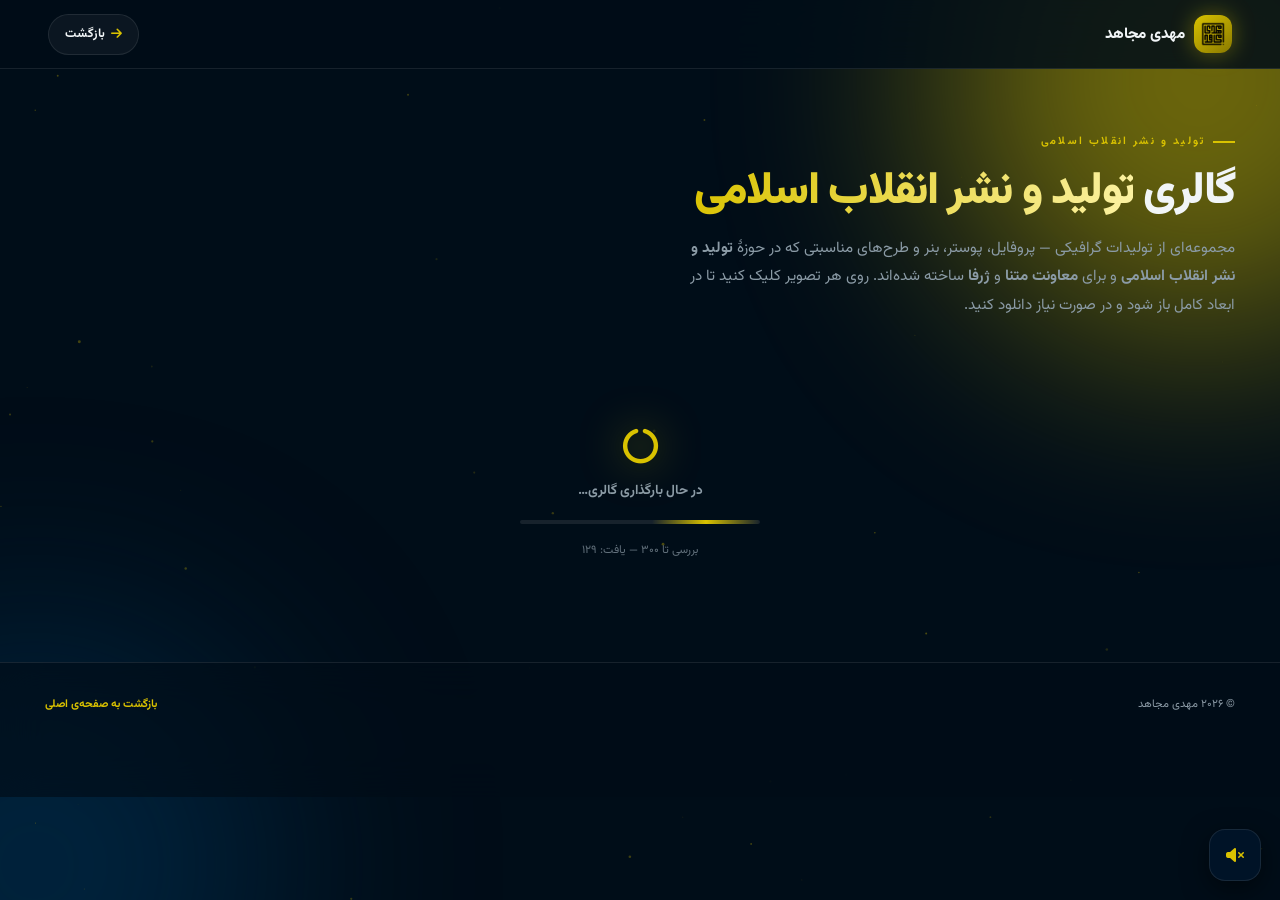
==== commit 57e6ee53: "Update gallery-matna.html" ====
--- a/gallery-matna.html
+++ b/gallery-matna.html
@@ -110,9 +110,7 @@
 .refresh-btn.refreshing i{animation:spin 1s linear infinite}
 .refresh-btn i{font-size:.7rem;color:var(--gold)}
 
-/* ══════════════════════════════════════════════════════════
-   GALLERY — MASONRY
-   ══════════════════════════════════════════════════════════ */
+/* ══════ GALLERY ══════ */
 .gallery-section{padding-top:.5rem}
 .gallery{
   display: grid;
@@ -137,7 +135,6 @@
 @media (min-width:640px){.gallery-col{gap:.8rem;}}
 @media (min-width:1024px){.gallery-col{gap:.9rem;}}
 
-/* ── کارت — انیمیشن ورود بسیار سریع، بدون stagger ── */
 .gallery-item{
   position:relative;
   display:block;
@@ -156,138 +153,78 @@
   opacity:0;
   animation: tileIn .35s var(--ease) forwards;
 }
-/* کارت‌های offscreen بدون انیمیشن — مستقیم ظاهر می‌شوند */
-.gallery-item.no-anim{
-  opacity:1;
-  animation:none;
-}
+.gallery-item.no-anim{opacity:1;animation:none;}
 @media (min-width:640px){.gallery-item{border-radius:16px;}}
 @keyframes tileIn{from{opacity:0;}to{opacity:1;}}
 
 .gallery-item img{
-  position:absolute;
-  inset:0;
-  width:100%;
-  height:100%;
-  object-fit:contain;
-  opacity:0;
-  z-index:1;
-  transition:
-    opacity .4s var(--ease),
-    transform .5s var(--ease),
-    filter .45s var(--ease);
-  user-select:none;
-  pointer-events:none;
+  position:absolute;inset:0;width:100%;height:100%;
+  object-fit:contain;opacity:0;z-index:1;
+  transition:opacity .4s var(--ease),transform .5s var(--ease),filter .45s var(--ease);
+  user-select:none;pointer-events:none;
 }
 .gallery-item.loaded img{opacity:1;}
 
-/* ── Skeleton ── */
 .skeleton{
-  position:absolute;
-  inset:0;
-  z-index:0;
-  border-radius:inherit;
-  overflow:hidden;
-  display:grid;
-  place-items:center;
-  background:
-    linear-gradient(
-      100deg,
-      rgba(255,255,255,.025) 15%,
-      rgba(217,194,0,.08) 45%,
-      rgba(255,255,255,.025) 75%
-    ),
-    rgba(255,255,255,.02);
+  position:absolute;inset:0;z-index:0;border-radius:inherit;
+  overflow:hidden;display:grid;place-items:center;
+  background:linear-gradient(100deg,rgba(255,255,255,.025) 15%,rgba(217,194,0,.08) 45%,rgba(255,255,255,.025) 75%),rgba(255,255,255,.02);
   background-size:250% 100%;
   animation:shimmer 1.8s ease-in-out infinite;
   transition:opacity .4s var(--ease);
 }
 .skeleton::after{
-  content:"\f03e";
-  font-family:"Font Awesome 6 Free";
-  font-weight:400;
-  font-size:1.6rem;
-  color:rgba(217,194,0,.22);
+  content:"\f03e";font-family:"Font Awesome 6 Free";font-weight:400;
+  font-size:1.6rem;color:rgba(217,194,0,.22);
   animation:iconPulse 2s ease-in-out infinite;
 }
-/* Offscreen: skeleton استاتیک (بدون انیمیشن) — صرفه‌جویی باتری/CPU */
-.gallery-item.no-anim .skeleton{
-  animation:none;
-  background:rgba(255,255,255,.03);
-}
-.gallery-item.no-anim .skeleton::after{
-  animation:none;
-  opacity:.15;
-}
+.gallery-item.no-anim .skeleton{animation:none;background:rgba(255,255,255,.03);}
+.gallery-item.no-anim .skeleton::after{animation:none;opacity:.15;}
 .gallery-item.loaded .skeleton{opacity:0;pointer-events:none;}
-@keyframes shimmer{
-  0%   {background-position:200% 0;}
-  100% {background-position:-100% 0;}
-}
-@keyframes iconPulse{
-  0%,100%{opacity:.18;transform:scale(1);}
-  50%    {opacity:.35;transform:scale(1.08);}
-}
-.gallery-item.error .skeleton::after{
-  content:"\f071";
-  color:rgba(229,115,115,.5);
-  animation:none;
-}
-
-/* ── Hover ── */
-.gallery-item:hover,
-.gallery-item:focus-visible{
-  transform:translateY(-6px) scale(1.015);
-  border-color:var(--gold);
-  box-shadow:
-    0 24px 60px rgba(0,0,0,.65),
-    0 0 44px rgba(217,194,0,.3);
+@keyframes shimmer{0%{background-position:200% 0;}100%{background-position:-100% 0;}}
+@keyframes iconPulse{0%,100%{opacity:.18;transform:scale(1);}50%{opacity:.35;transform:scale(1.08);}}
+.gallery-item.error .skeleton::after{content:"\f071";color:rgba(229,115,115,.5);animation:none;}
+
+.gallery-item:hover,.gallery-item:focus-visible{
+  transform:translateY(-6px) scale(1.015);border-color:var(--gold);
+  box-shadow:0 24px 60px rgba(0,0,0,.65),0 0 44px rgba(217,194,0,.3);
   z-index:2;outline:none;
 }
-.gallery-item:hover img,
-.gallery-item:focus-visible img{
-  transform:scale(1.07);
-  filter:brightness(.92) saturate(1.15) contrast(1.05);
-}
-
-/* ── بج کد ── */
+.gallery-item:hover img,.gallery-item:focus-visible img{
+  transform:scale(1.07);filter:brightness(.92) saturate(1.15) contrast(1.05);
+}
+
 .code-mini{
   position:absolute;bottom:8px;left:8px;z-index:3;
   font-family:"Space Grotesk",ui-monospace,monospace;
-  font-size:.62rem;font-weight:800;
-  color:#001830;
+  font-size:.62rem;font-weight:800;color:#001830;
   background:linear-gradient(140deg,var(--gold),#fff2a0);
-  padding:.18rem .55rem;border-radius:99px;
-  direction:ltr;box-shadow:0 4px 12px rgba(0,0,0,.4);
+  padding:.18rem .55rem;border-radius:99px;direction:ltr;
+  box-shadow:0 4px 12px rgba(0,0,0,.4);
   transition:opacity .3s var(--ease),transform .3s var(--ease);
   pointer-events:none;
 }
 .gallery-item:hover .code-mini{opacity:0;transform:translateY(6px);}
 
-/* ── گلس مات ── */
 .glass-overlay{
   position:absolute;inset:0;z-index:2;
   display:flex;align-items:center;justify-content:center;
   background:rgba(0,13,24,.35);
   backdrop-filter:blur(14px) saturate(160%);
   -webkit-backdrop-filter:blur(14px) saturate(160%);
-  opacity:0;transition:opacity .4s var(--ease);
-  pointer-events:none;
-}
-.gallery-item:hover .glass-overlay,
-.gallery-item:focus-visible .glass-overlay{opacity:1;}
+  opacity:0;transition:opacity .4s var(--ease);pointer-events:none;
+}
+.gallery-item:hover .glass-overlay,.gallery-item:focus-visible .glass-overlay{opacity:1;}
 .code-badge{
   font-family:"Space Grotesk",ui-monospace,monospace;
-  font-size:.95rem;font-weight:800;
-  color:#001830;
+  font-size:.95rem;font-weight:800;color:#001830;
   background:linear-gradient(140deg,var(--gold),#fff2a0);
   padding:.4rem 1rem;border-radius:99px;direction:ltr;
   transform:scale(.65);opacity:0;
   transition:transform .45s cubic-bezier(.34,1.56,.64,1),opacity .3s var(--ease);
   box-shadow:0 10px 30px rgba(217,194,0,.5);
 }
-.gallery-item:hover .code-badge,
-.gallery-item:focus-visible .code-badge{transform:scale(1);opacity:1;}
+.gallery-item:hover .code-badge,.gallery-item:focus-visible .code-badge{transform:scale(1);opacity:1;}
 
 /* ══════ LOADER / EMPTY ══════ */
 .loader{
@@ -302,27 +239,13 @@
 }
 @keyframes spin{to{transform:rotate(360deg)}}
 .loader-text{max-width:280px;font-weight:700}
-.loader-bar{
-  width:min(240px,60vw);
-  height:4px;
-  border-radius:99px;
-  background:var(--stroke);
-  overflow:hidden;
-  position:relative;
-}
+.loader-bar{width:min(240px,60vw);height:4px;border-radius:99px;background:var(--stroke);overflow:hidden;position:relative;}
 .loader-bar i{
-  display:block;
-  height:100%;
-  width:45%;
-  border-radius:99px;
-  background:linear-gradient(90deg, transparent, var(--gold), transparent);
-  position:absolute;
-  animation:indeterminate 1.4s ease-in-out infinite;
-}
-@keyframes indeterminate{
-  0% {transform:translateX(-120%);}
-  100%{transform:translateX(320%);}
-}
+  display:block;height:100%;width:45%;border-radius:99px;
+  background:linear-gradient(90deg,transparent,var(--gold),transparent);
+  position:absolute;animation:indeterminate 1.4s ease-in-out infinite;
+}
+@keyframes indeterminate{0%{transform:translateX(-120%);}100%{transform:translateX(320%);}}
 .loader-stage{font-size:.72rem;color:var(--muted);opacity:.7;direction:rtl;min-height:1em}
 
 .empty{
@@ -330,85 +253,62 @@
   background:var(--panel);border:1px dashed rgba(217,194,0,.35);
   color:var(--muted);font-size:.88rem;
 }
-.empty i{
-  font-size:2.5rem;color:var(--gold);display:block;
-  margin-bottom:1rem;opacity:.8;
-  animation:floatUp 4s ease-in-out infinite;
-}
+.empty i{font-size:2.5rem;color:var(--gold);display:block;margin-bottom:1rem;opacity:.8;animation:floatUp 4s ease-in-out infinite;}
 @keyframes floatUp{50%{transform:translateY(-8px)}}
 .empty b{color:var(--text);display:block;margin-bottom:.4rem;font-size:.95rem}
 .empty code{
-  background:rgba(217,194,0,.1);
-  border:1px solid rgba(217,194,0,.3);
+  background:rgba(217,194,0,.1);border:1px solid rgba(217,194,0,.3);
   padding:.15rem .5rem;border-radius:6px;color:var(--gold);
   font-family:"Space Grotesk",monospace;direction:ltr;
   display:inline-block;font-size:.8rem;margin:.2rem 0;
 }
 .empty-hint{
-  margin-top:1rem;font-size:.76rem;color:var(--muted);
-  line-height:2;text-align:right;
+  margin-top:1rem;font-size:.76rem;color:var(--muted);line-height:2;text-align:right;
   max-width:440px;margin-inline:auto;padding:.9rem 1rem;
-  background:rgba(217,194,0,.04);
-  border-radius:12px;
+  background:rgba(217,194,0,.04);border-radius:12px;
   border:1px solid rgba(217,194,0,.15);
 }
 .empty-hint b{color:var(--gold);font-size:.78rem;margin-bottom:.3rem}
 .empty-hint ul{list-style:none;padding:0;margin:0;}
 .empty-hint li{padding:.3rem 0;padding-right:1.3rem;position:relative;}
-.empty-hint li::before{
-  content:"•";position:absolute;right:.4rem;
-  color:var(--gold);font-weight:900;
-}
+.empty-hint li::before{content:"•";position:absolute;right:.4rem;color:var(--gold);font-weight:900;}
 
 /* ══════ LIGHTBOX ══════ */
 .lightbox{
-  position:fixed;inset:0;z-index:1000;
-  display:grid;place-items:center;
+  position:fixed;inset:0;z-index:1000;display:grid;place-items:center;
   opacity:0;visibility:hidden;
   transition:opacity .4s var(--ease),visibility .4s;
   padding:clamp(.5rem,2vw,1.5rem);
 }
 .lightbox.open{opacity:1;visibility:visible}
 .lb-back{
-  position:absolute;inset:0;
-  background:rgba(0,6,12,.9);
+  position:absolute;inset:0;background:rgba(0,6,12,.9);
   backdrop-filter:blur(24px) saturate(140%);
   -webkit-backdrop-filter:blur(24px) saturate(140%);
   cursor:zoom-out;
 }
 .lb-stage{
-  position:relative;width:100%;
-  max-width:min(95vw,1400px);max-height:calc(100vh - 2rem);
+  position:relative;width:100%;max-width:min(95vw,1400px);max-height:calc(100vh - 2rem);
   display:flex;flex-direction:column;align-items:center;gap:1rem;
   transform:scale(.94);opacity:0;
   transition:transform .5s cubic-bezier(.34,1.56,.64,1),opacity .4s var(--ease);
   pointer-events:none;
 }
 .lightbox.open .lb-stage{transform:scale(1);opacity:1;pointer-events:auto;}
-.lb-img-wrap{
-  position:relative;width:100%;
-  display:grid;place-items:center;
-  flex:1 1 auto;min-height:0;
-}
+.lb-img-wrap{position:relative;width:100%;display:grid;place-items:center;flex:1 1 auto;min-height:0;}
 #lbImg{
-  max-width:100%;max-height:calc(100vh - 8rem);
-  width:auto;height:auto;object-fit:contain;
-  border-radius:14px;
-  box-shadow:0 40px 90px rgba(0,0,0,.8),0 0 60px rgba(217,194,0,.15);
-  border:1px solid rgba(217,194,0,.25);
-  background:var(--panel2);
+  max-width:100%;max-height:calc(100vh - 8rem);width:auto;height:auto;object-fit:contain;
+  border-radius:14px;box-shadow:0 40px 90px rgba(0,0,0,.8),0 0 60px rgba(217,194,0,.15);
+  border:1px solid rgba(217,194,0,.25);background:var(--panel2);
   transition:opacity .3s var(--ease);
 }
 #lbImg.loading{opacity:.3}
 .lb-info{
-  display:flex;align-items:center;justify-content:center;
-  flex-wrap:wrap;gap:.55rem;padding:.5rem 1rem;border-radius:99px;
-  background:rgba(0,24,48,.72);
-  border:1px solid rgba(217,194,0,.25);
-  backdrop-filter:blur(20px);
-  -webkit-backdrop-filter:blur(20px);
-  box-shadow:0 12px 40px rgba(0,0,0,.5);
-  flex-shrink:0;
+  display:flex;align-items:center;justify-content:center;flex-wrap:wrap;gap:.55rem;
+  padding:.5rem 1rem;border-radius:99px;
+  background:rgba(0,24,48,.72);border:1px solid rgba(217,194,0,.25);
+  backdrop-filter:blur(20px);-webkit-backdrop-filter:blur(20px);
+  box-shadow:0 12px 40px rgba(0,0,0,.5);flex-shrink:0;
 }
 .lb-code{
   font-family:"Space Grotesk",ui-monospace,monospace;
@@ -420,8 +320,7 @@
 .lb-size{
   font-family:"Space Grotesk",ui-monospace,monospace;
   font-size:.72rem;font-weight:700;color:var(--muted);direction:ltr;
-  padding:.35rem .8rem;border-radius:99px;
-  border:1px solid var(--stroke);
+  padding:.35rem .8rem;border-radius:99px;border:1px solid var(--stroke);
   background:rgba(255,255,255,.03);
 }
 .lb-dl{
@@ -429,8 +328,7 @@
   padding:.45rem 1.1rem;border-radius:99px;
   background:linear-gradient(140deg,var(--gold),#fff2a0);
   color:#001830;font-weight:800;font-size:.8rem;border:none;cursor:pointer;
-  transition:.3s var(--ease);
-  box-shadow:0 8px 24px rgba(217,194,0,.4);
+  transition:.3s var(--ease);box-shadow:0 8px 24px rgba(217,194,0,.4);
 }
 .lb-dl:hover{transform:translateY(-2px);box-shadow:0 12px 32px rgba(217,194,0,.6);}
 .lb-dl:active{transform:scale(.96);}
@@ -442,11 +340,9 @@
 .lb-btn{
   position:absolute;width:46px;height:46px;border-radius:14px;
   display:grid;place-items:center;
-  background:rgba(0,24,48,.78);
-  border:1px solid var(--stroke);color:var(--gold);font-size:1rem;
-  cursor:pointer;
-  backdrop-filter:blur(16px);
-  -webkit-backdrop-filter:blur(16px);
+  background:rgba(0,24,48,.78);border:1px solid var(--stroke);
+  color:var(--gold);font-size:1rem;cursor:pointer;
+  backdrop-filter:blur(16px);-webkit-backdrop-filter:blur(16px);
   transition:.3s var(--ease);z-index:5;pointer-events:auto;
 }
 .lb-btn:hover{background:var(--soft);border-color:var(--gold);transform:scale(1.08);}
@@ -470,42 +366,30 @@
 
 /* ══════ TOAST ══════ */
 .toast{
-  position:fixed;bottom:2rem;left:50%;
-  transform:translateX(-50%) translateY(40px);
+  position:fixed;bottom:2rem;left:50%;transform:translateX(-50%) translateY(40px);
   padding:.65rem 1.2rem;border-radius:99px;
-  background:rgba(0,24,48,.95);
-  border:1px solid var(--gold);color:var(--gold);
-  font-size:.78rem;font-weight:700;
-  backdrop-filter:blur(16px);
-  -webkit-backdrop-filter:blur(16px);
-  z-index:2000;opacity:0;pointer-events:none;
-  transition:.5s;max-width:90vw;text-align:center;
-  box-shadow:0 10px 30px rgba(0,0,0,.6);
+  background:rgba(0,24,48,.95);border:1px solid var(--gold);color:var(--gold);
+  font-size:.78rem;font-weight:700;backdrop-filter:blur(16px);
+  -webkit-backdrop-filter:blur(16px);z-index:2000;opacity:0;pointer-events:none;
+  transition:.5s;max-width:90vw;text-align:center;box-shadow:0 10px 30px rgba(0,0,0,.6);
 }
 .toast.show{opacity:1;transform:translateX(-50%) translateY(0);}
 
 /* ══════ BACK TO TOP + MUSIC ══════ */
 .to-top{
-  position:fixed;
-  bottom:max(1.2rem,env(safe-area-inset-bottom));
-  left:max(1.2rem,env(safe-area-inset-left));
-  z-index:94;width:52px;height:52px;border-radius:16px;
-  display:grid;place-items:center;
+  position:fixed;bottom:max(1.2rem,env(safe-area-inset-bottom));left:max(1.2rem,env(safe-area-inset-left));
+  z-index:94;width:52px;height:52px;border-radius:16px;display:grid;place-items:center;
   background:var(--panel2);border:1px solid var(--stroke);
-  backdrop-filter:blur(18px) saturate(180%);
-  -webkit-backdrop-filter:blur(18px) saturate(180%);
-  color:var(--gold);cursor:pointer;font-size:1.05rem;
-  transition:.4s var(--ease);
+  backdrop-filter:blur(18px) saturate(180%);-webkit-backdrop-filter:blur(18px) saturate(180%);
+  color:var(--gold);cursor:pointer;font-size:1.05rem;transition:.4s var(--ease);
   box-shadow:0 8px 26px rgba(0,0,0,.5);
   opacity:0;transform:translateY(20px) scale(.9);pointer-events:none;
 }
 .to-top.show{opacity:1;transform:none;pointer-events:auto;}
 .to-top:hover{background:var(--soft);border-color:var(--gold);transform:translateY(-3px);box-shadow:0 0 24px rgba(217,194,0,.4);}
 .mbtn{
-  position:fixed;bottom:max(1.2rem,env(safe-area-inset-bottom));
-  right:max(1.2rem,env(safe-area-inset-right));
-  z-index:94;width:52px;height:52px;border-radius:16px;
-  display:grid;place-items:center;
+  position:fixed;bottom:max(1.2rem,env(safe-area-inset-bottom));right:max(1.2rem,env(safe-area-inset-right));
+  z-index:94;width:52px;height:52px;border-radius:16px;display:grid;place-items:center;
   background:rgba(0,24,48,.65);border:1px solid var(--stroke);
   backdrop-filter:blur(18px);color:var(--gold);cursor:pointer;
   transition:.3s;box-shadow:0 8px 26px rgba(0,0,0,.5);
@@ -519,10 +403,8 @@
 /* ══════ FOOTER ══════ */
 footer{
   padding:2rem clamp(1rem,3.5vw,3rem) 1.3rem;
-  border-top:1px solid var(--stroke);
-  background:rgba(0,13,24,.65);
-  backdrop-filter:blur(20px);
-  font-size:.7rem;color:var(--muted);
+  border-top:1px solid var(--stroke);background:rgba(0,13,24,.65);
+  backdrop-filter:blur(20px);font-size:.7rem;color:var(--muted);
   padding-bottom:calc(1.3rem + 60px);
 }
 footer .wrap{display:flex;justify-content:space-between;flex-wrap:wrap;gap:.8rem;}
@@ -576,7 +458,7 @@
       </p>
       <div class="stats-row" id="statsRow" style="display:none">
         <span class="stat-pill"><i class="fa-solid fa-images"></i> <b id="statCount">۰</b> اثر</span>
-        <button class="refresh-btn" id="refreshBtn" type="button" title="به‌روزرسانی فهرست تصاویر">
+        <button class="refresh-btn" id="refreshBtn" type="button" title="جستجوی مجدد تصاویر">
           <i class="fa-solid fa-rotate"></i>
           <span>به‌روزرسانی</span>
         </button>
@@ -610,7 +492,7 @@
             <li>پوشهٔ <code>img/monasebati/</code> وجود دارد؟</li>
             <li>فایل‌ها با پسوند <code>.png</code> هستند؟</li>
             <li><b>Ad blocker</b> (uBlock, Brave Shields) را برای این سایت غیرفعال کن</li>
-            <li>یک بار <b>Ctrl+Shift+R</b> بزن (hard refresh)</li>
+            <li>یک بار <b>Ctrl+Shift+R</b> بزن</li>
           </ul>
         </div>
       </div>
@@ -673,43 +555,41 @@
 }
 
 /* ══════════════════════════════════════════════════════════
-   CONFIG
+   CONFIG — تنظیمات بهینه
    ══════════════════════════════════════════════════════════ */
 const CONFIG = {
   folder: 'img/monasebati/',
   manifestFile: 'img/monasebati/list.json',
   githubRepo: null,
 
-  /* ── فقط png — همه تصاویر png شدند ── */
+  /* ─── فقط PNG ─── */
   extension: 'png',
+
+  /* ─── جستجو: HEAD-based، سریع و قابل اعتماد ─── */
   maxProbeNumber: 2000,
-  stopAfterMisses: 30,
-  probeConcurrency: 100,
-  probeTimeout: 1500,
-
-  /* ── کش localStorage ── */
-  cacheKey: 'gallery_matna_v3',
+  stopAfterMisses: 200,     /* تحمل ۲۰۰ شکست پشت‌سرهم (۴ بچ ۵۰تایی) */
+  probeConcurrency: 50,     /* برای HEAD این مقدار عالی است */
+  probeTimeout: 2500,       /* برای HEAD کافی است */
+
+  /* ─── کش ─── */
+  cacheKey: 'gallery_matna_v4',  /* ← نسخه جدید، کش خراب قبلی نادیده گرفته می‌شود */
   cacheTTL: 6 * 60 * 60 * 1000,
 
-  /* ── eager برای N تای اول، بقیه lazy ── */
   eagerLimit: 12,
-
-  /* ── کارت‌های بالاتر از این ایندکس، بدون انیمیشن نمایش داده می‌شوند ── */
   noAnimThreshold: 30,
-
   downloadPrefix: ''
 };
 
 /* ══════ FETCH WITH TIMEOUT ══════ */
 async function fetchWithTimeout(url, ms, opts = {}){
   const controller = new AbortController();
-  const timeoutId = setTimeout(() => controller.abort(), ms);
+  const timer = setTimeout(() => controller.abort(), ms);
   try {
     const res = await fetch(url, { ...opts, signal: controller.signal });
-    clearTimeout(timeoutId);
+    clearTimeout(timer);
     return res;
   } catch(e){
-    clearTimeout(timeoutId);
+    clearTimeout(timer);
     throw e;
   }
 }
@@ -739,12 +619,20 @@
     const data = JSON.parse(raw);
     if (!data || !data.ts || !Array.isArray(data.images)) return null;
     if (Date.now() - data.ts > CONFIG.cacheTTL) return null;
-    console.log('[Gallery] ✓ Cache (' + data.images.length + ' items, ' + Math.round((Date.now()-data.ts)/60000) + 'min old)');
+    console.log('[Gallery] ✓ Cache:', data.images.length, 'items');
     return data.images;
   } catch(e){ return null; }
 }
 function clearCache(){
   try { localStorage.removeItem(CONFIG.cacheKey); } catch(e){}
+}
+
+/* ══════ MERGE — ادغام دو لیست بدون تکرار ══════ */
+function mergeImages(listA, listB){
+  const map = new Map();
+  (listA || []).forEach(img => { if (img && img.num) map.set(img.num, img); });
+  (listB || []).forEach(img => { if (img && img.num) map.set(img.num, img); });
+  return Array.from(map.values());
 }
 
 /* ══════ SOURCE 1: MANIFEST ══════ */
@@ -758,12 +646,7 @@
       const name = typeof item === 'string' ? item : (item && (item.name || item.file));
       if (!name) return null;
       const numM = name.match(/(\d+)/);
-      return {
-        num: numM ? parseInt(numM[1]) : (i + 1),
-        name,
-        src: CONFIG.folder + name,
-        time: (item && item.time) || null
-      };
+      return { num: numM ? parseInt(numM[1]) : (i + 1), name, src: CONFIG.folder + name, time: (item && item.time) || null };
     }).filter(Boolean);
   } catch(e){ return null; }
 }
@@ -777,8 +660,7 @@
   try {
     const url = `https://api.github.com/repos/${repo.owner}/${repo.repo}/contents/${CONFIG.folder.replace(/\/+$/, '')}?t=${Date.now()}`;
     const res = await fetchWithTimeout(url, 4000, {
-      headers: { 'Accept': 'application/vnd.github+json' },
-      cache: 'no-store'
+      headers: { 'Accept': 'application/vnd.github+json' }, cache: 'no-store'
     });
     console.log('[Gallery] GitHub API:', res.status);
     if (!res.ok) return null;
@@ -788,12 +670,7 @@
       .filter(f => f.type === 'file' && /\.png$/i.test(f.name))
       .map((f, i) => {
         const numM = f.name.match(/(\d+)/);
-        return {
-          num: numM ? parseInt(numM[1]) : (i + 1),
-          name: f.name,
-          src: CONFIG.folder + f.name,
-          time: null
-        };
+        return { num: numM ? parseInt(numM[1]) : (i + 1), name: f.name, src: CONFIG.folder + f.name, time: null };
       });
     console.log('[Gallery] GitHub API found:', images.length);
     return images.length > 0 ? images : null;
@@ -811,7 +688,7 @@
   if (!repo) return null;
   for (const branch of ['main', 'master']){
     try {
-      const url = `https://data.jsdelivr.com/v1/packages/gh/${repo.owner}/${repo.repo}@${branch}?structure=flat`;
+      const url = `https://data.jsdelivr.com/v1/packages/gh/${repo.owner}/${repo.repo}@${branch}?structure=flat&t=${Date.now()}`;
       const res = await fetchWithTimeout(url, 3500);
       console.log('[Gallery] jsDelivr (' + branch + '):', res.status);
       if (!res.ok) continue;
@@ -823,12 +700,7 @@
         .map((f, i) => {
           const name = f.name.substring(prefix.length);
           const numM = name.match(/(\d+)/);
-          return {
-            num: numM ? parseInt(numM[1]) : (i + 1),
-            name,
-            src: CONFIG.folder + name,
-            time: f.time || null
-          };
+          return { num: numM ? parseInt(numM[1]) : (i + 1), name, src: CONFIG.folder + name, time: f.time || null };
         });
       console.log('[Gallery] jsDelivr found:', images.length);
       if (images.length > 0) return images;
@@ -840,35 +712,19 @@
 }
 
 /* ══════════════════════════════════════════════════════════
-   SOURCE 4: PROBING — بهینه برای png
+   SOURCE 4: HEAD PROBE — سریع و قابل اعتماد
    ══════════════════════════════════════════════════════════ */
-function probeImage(num){
-  return new Promise(resolve => {
-    let resolved = false;
-    const timer = setTimeout(() => {
-      if (!resolved){ resolved = true; resolve(null); }
-    }, CONFIG.probeTimeout);
-
-    const img = new Image();
-    const src = CONFIG.folder + num + '.' + CONFIG.extension;
-
-    img.onload = () => {
-      if (resolved) return;
-      resolved = true;
-      clearTimeout(timer);
-      resolve({
-        num, name: num + '.' + CONFIG.extension, src,
-        w: img.naturalWidth, h: img.naturalHeight, time: null
-      });
-    };
-    img.onerror = () => {
-      if (resolved) return;
-      resolved = true;
-      clearTimeout(timer);
-      resolve(null);
-    };
-    img.src = src;
-  });
+async function headCheck(url){
+  const controller = new AbortController();
+  const timer = setTimeout(() => controller.abort(), CONFIG.probeTimeout);
+  try {
+    const res = await fetch(url, { method: 'HEAD', cache: 'no-store', signal: controller.signal });
+    clearTimeout(timer);
+    return res.ok;
+  } catch(e){
+    clearTimeout(timer);
+    return false;
+  }
 }
 
 async function probeAll(){
@@ -879,26 +735,37 @@
   for (let n = 1; n <= CONFIG.maxProbeNumber; n += step){
     const batch = [];
     for (let k = 0; k < step && n + k <= CONFIG.maxProbeNumber; k++){
-      batch.push(probeImage(n + k));
-    }
+      const num = n + k;
+      const url = CONFIG.folder + num + '.' + CONFIG.extension;
+      batch.push(headCheck(url).then(ok => ok ? num : null));
+    }
+
     const results = await Promise.all(batch);
 
-    results.forEach(r => {
-      if (r){ found.push(r); missStreak = 0; }
-      else missStreak++;
+    results.forEach(num => {
+      if (num){
+        found.push({
+          num,
+          name: num + '.' + CONFIG.extension,
+          src: CONFIG.folder + num + '.' + CONFIG.extension,
+          w: null, h: null, time: null
+        });
+        missStreak = 0;
+      } else {
+        missStreak++;
+      }
     });
 
-    /* فقط پیام کلی — بدون شمارش تدریجی */
     const last = Math.min(n + step - 1, CONFIG.maxProbeNumber);
-    setStage(`بررسی تا شمارهٔ ${toFa(last)}…`);
+    setStage(`بررسی تا ${toFa(last)} — یافت: ${toFa(found.length)}`);
 
     if (missStreak >= CONFIG.stopAfterMisses){
-      console.log('[Gallery] Stop at ' + last + ' (missStreak: ' + missStreak + ')');
+      console.log(`[Gallery] Stop at ${last} (missStreak: ${missStreak}, found: ${found.length})`);
       break;
     }
   }
 
-  console.log('[Gallery] Probing done:', found.length, 'images');
+  console.log('[Gallery] Probe done:', found.length);
   return found;
 }
 
@@ -910,10 +777,7 @@
 
   if (!forceRefresh){
     const cached = loadCache();
-    if (cached){
-      setStage('بارگذاری از حافظه…');
-      return cached;
-    }
+    if (cached){ setStage('بارگذاری از حافظه…'); return cached; }
   }
 
   setStage('تلاش ۲: GitHub API…');
@@ -957,7 +821,6 @@
 function buildCard(img, idx){
   const card = document.createElement('div');
   card.className = 'gallery-item';
-  /* بدون stagger — همه یکجا ظاهر می‌شوند */
   if (idx >= CONFIG.noAnimThreshold) card.classList.add('no-anim');
 
   card.dataset.idx = idx;
@@ -1030,14 +893,10 @@
     colEls.push(col);
   }
 
-  /* ساخت fragment برای هر ستون و append یک‌جا — بسیار سریع‌تر از append تک‌تک */
   const frags = Array.from({length: cols}, () => document.createDocumentFragment());
-
   GALLERY_IMAGES.forEach((img, i) => {
-    const colIdx = i % cols;
-    frags[colIdx].appendChild(buildCard(img, i));
+    frags[i % cols].appendChild(buildCard(img, i));
   });
-
   frags.forEach((frag, c) => colEls[c].appendChild(frag));
 
   statsRow.style.display = 'flex';
@@ -1047,7 +906,6 @@
   emptySec.style.display = 'none';
 }
 
-/* resize با debounce */
 let resizeTimer = null;
 window.addEventListener('resize', () => {
   if (!GALLERY_IMAGES.length) return;
@@ -1057,25 +915,46 @@
   }, 300);
 });
 
-/* ══════ REFRESH ══════ */
+/* ══════ REFRESH — با ادغام هوشمند ══════ */
 $('#refreshBtn').addEventListener('click', async () => {
   const btn = $('#refreshBtn');
   if (btn.classList.contains('refreshing')) return;
   btn.classList.add('refreshing');
-  clearCache();
+
+  /* نگه‌داشتن کش قبلی برای ادغام */
+  const oldImages = loadCache() || [];
+
   $('#gallerySection').style.display = 'none';
   $('#loaderSection').style.display = 'block';
   $('#loader').classList.add('on');
+
   try {
-    const found = await loadGallery(true);
+    /* پاک کردن کش و جستجوی کاملاً تازه */
+    clearCache();
+    const fresh = await loadGallery(true);
+
+    /* ادغام با کش قبلی — هیچ‌وقت تصویری گم نمی‌شود */
+    const merged = mergeImages(oldImages, fresh);
+
     $('#loaderSection').style.display = 'none';
-    GALLERY_IMAGES = sortImages(found);
+    GALLERY_IMAGES = sortImages(merged);
     renderGallery();
-    showToast(`✓ ${toFa(found.length)} اثر به‌روز شد`);
+    saveCache(merged);
+
+    const added = merged.length - oldImages.length;
+    showToast(added > 0
+      ? `✓ ${toFa(merged.length)} اثر (${toFa(added)} جدید)`
+      : `✓ ${toFa(merged.length)} اثر — بدون تغییر`
+    );
   } catch(e){
+    console.error('[Refresh] Failed:', e);
     showToast('خطا در به‌روزرسانی');
     $('#loaderSection').style.display = 'none';
-    $('#emptySection').style.display = 'block';
+    if (GALLERY_IMAGES.length) {
+      $('#gallerySection').style.display = 'block';
+    } else {
+      $('#emptySection').style.display = 'block';
+    }
   } finally {
     btn.classList.remove('refreshing');
   }
@@ -1168,7 +1047,7 @@
     } catch (err){
       dl.classList.add('dl-error');
       span.textContent = '✗ خطا';
-      showToast('خطا در دانلود — دوباره امتحان کن');
+      showToast('خطا در دانلود');
       setTimeout(() => {
         dl.classList.remove('dl-error');
         span.textContent = 'دانلود';
@@ -1196,7 +1075,6 @@
   }
 });
 
-/* سوایپ لمسی */
 (function(){
   let sx = 0, sy = 0;
   const lb = $('#lightbox');
@@ -1265,8 +1143,7 @@
     if (started) return;
     const p = audio.play();
     if (p && typeof p.then === 'function'){
-      p.then(() => { started = true; audio.volume = 0; fadeTo(VOL, FADE); updateUI(); removeL(); })
-       .catch(() => updateUI());
+      p.then(() => { started = true; audio.volume = 0; fadeTo(VOL, FADE); updateUI(); removeL(); }).catch(() => updateUI());
     } else {
       audio.volume = VOL; started = true; updateUI(); removeL();
     }
